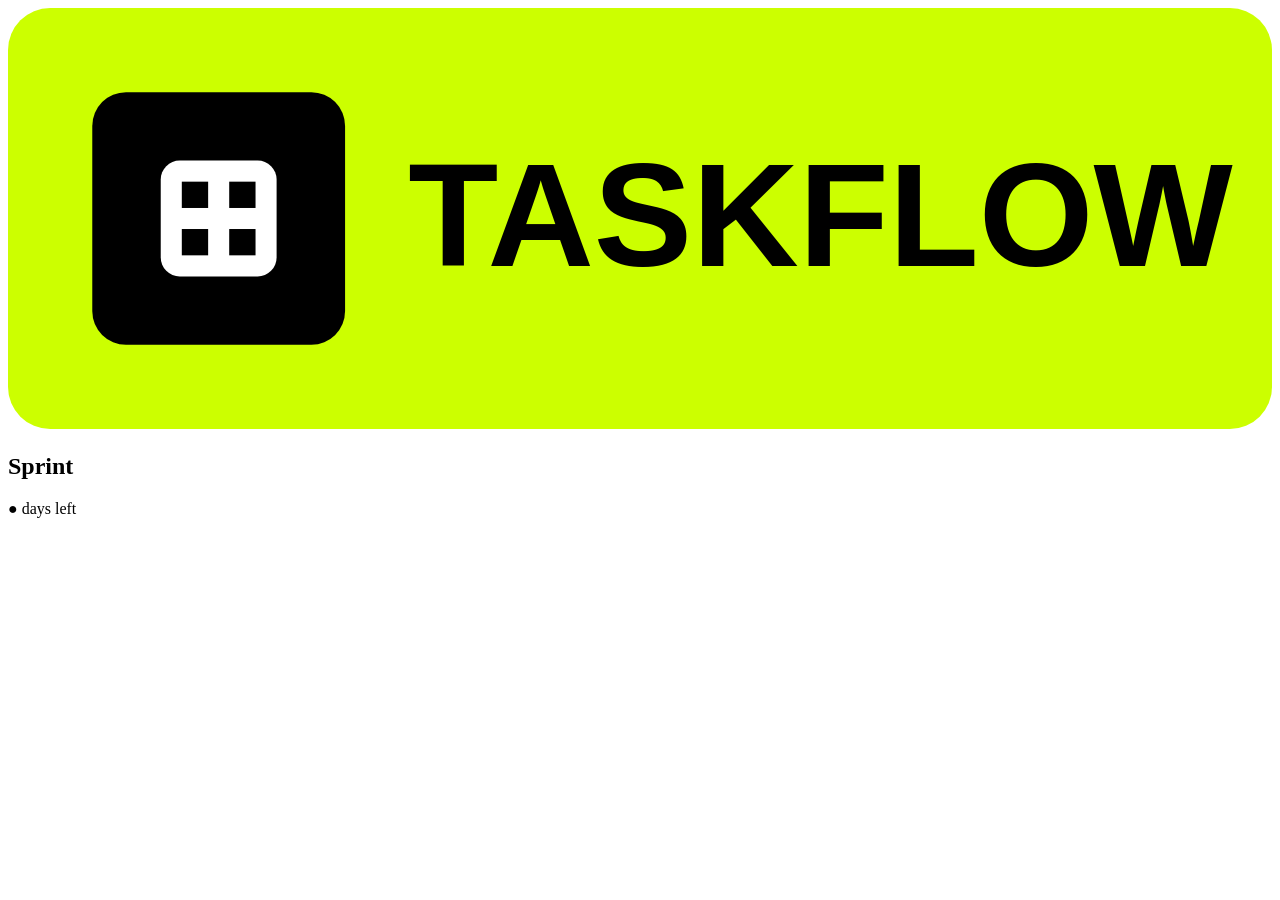
==== index.html @ 9f3beba4 "Setup: Estrutura inicial do projeto TaskFlow" ====
<!doctype html>
<html lang="pt-br">
  <head>
    <meta charset="UTF-8" />
    <meta name="viewport" content="width=device-width, initial-scale=1.0" />

    <title>TaskFlow | Dashboard</title>
    <link rel="preconnect" href="https://fonts.googleapis.com" />
    <link rel="preconnect" href="https://fonts.gstatic.com" crossorigin />
    <link
      href="https://fonts.googleapis.com/css2?family=Inter:wght@400;500;600;700&display=swap"
      rel="stylesheet"
    />

    <link rel="stylesheet" href="css/main.css" />
  </head>
  <body>
    <div class="app-container">
      <aside class="sidebar">
        <div class="logo">
          <img src="assets/taskflow_vector.svg" alt="Logo TaskFlow" />
        </div>
        <nav></nav>
      </aside>
      <main class="board-view">
        <header class="top-bar">
          <div class="sprint-info">
            <h2>Sprint</h2>
            <span class="badge warning">● days left</span>
          </div>
        </header>
        <div class="kanban-board" id="board"></div>
      </main>
    </div>
    <script type="module" src="js/app.js"></script>
  </body>
</html>
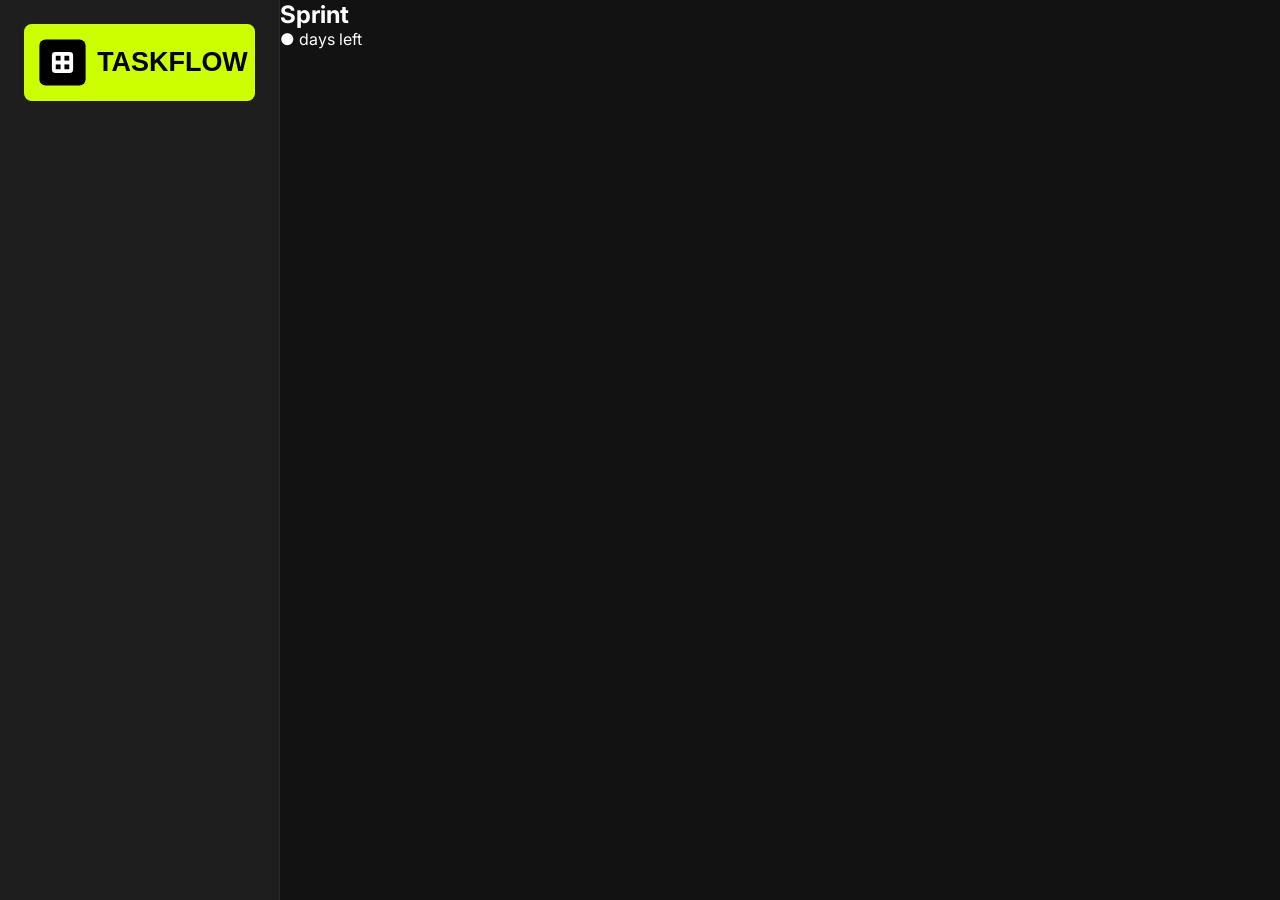
==== commit 6b639c8d: "UI: Implementa estrutura base do layout e estilos da Sidebar" ====
--- a/index.html
+++ b/index.html
@@ -12,7 +12,7 @@
       rel="stylesheet"
     />
 
-    <link rel="stylesheet" href="css/main.css" />
+    <link rel="stylesheet" href="scss/main.css" />
   </head>
   <body>
     <div class="app-container">
--- a/scss/main.css
+++ b/scss/main.css
@@ -0,0 +1,77 @@
+* {
+  margin: 0;
+  padding: 0;
+  box-sizing: border-box;
+}
+
+ul {
+  list-style: none;
+}
+
+a {
+  text-decoration: none;
+  color: inherit;
+}
+
+button, input {
+  border: none;
+  outline: none;
+  font-family: inherit;
+}
+
+.app-container {
+  display: flex;
+  height: 100vh;
+  width: 100vh;
+  background-color: #121212;
+}
+
+.board-view {
+  flex: 1;
+  display: flex;
+  flex-direction: column;
+  padding: 0;
+  overflow: hidden;
+}
+
+.sidebar {
+  width: 280px;
+  height: 100%;
+  background-color: #1e1e1e;
+  border-right: 1px solid rgba(255, 255, 255, 0.05);
+  display: flex;
+  flex-direction: column;
+  padding: 24px;
+}
+.sidebar .logo {
+  display: flex;
+  align-items: center;
+  gap: 12px;
+  margin-bottom: 40px;
+}
+.sidebar .logo .logo-icon {
+  width: 40px;
+  height: 40px;
+  background-color: #ccff00;
+  color: #000;
+  font-weight: 800;
+  font-size: 20px;
+  display: flex;
+  align-items: center;
+  justify-content: center;
+  border-radius: 8px;
+}
+.sidebar .logo h1 {
+  color: #fff;
+  font-size: 20px;
+  font-weight: 700;
+  letter-spacing: -0.5px;
+}
+
+body {
+  background-color: #121212;
+  color: #fff;
+  font-family: "Inter", sans-serif;
+  height: 100vh;
+  overflow: hidden;
+}/*# sourceMappingURL=main.css.map */
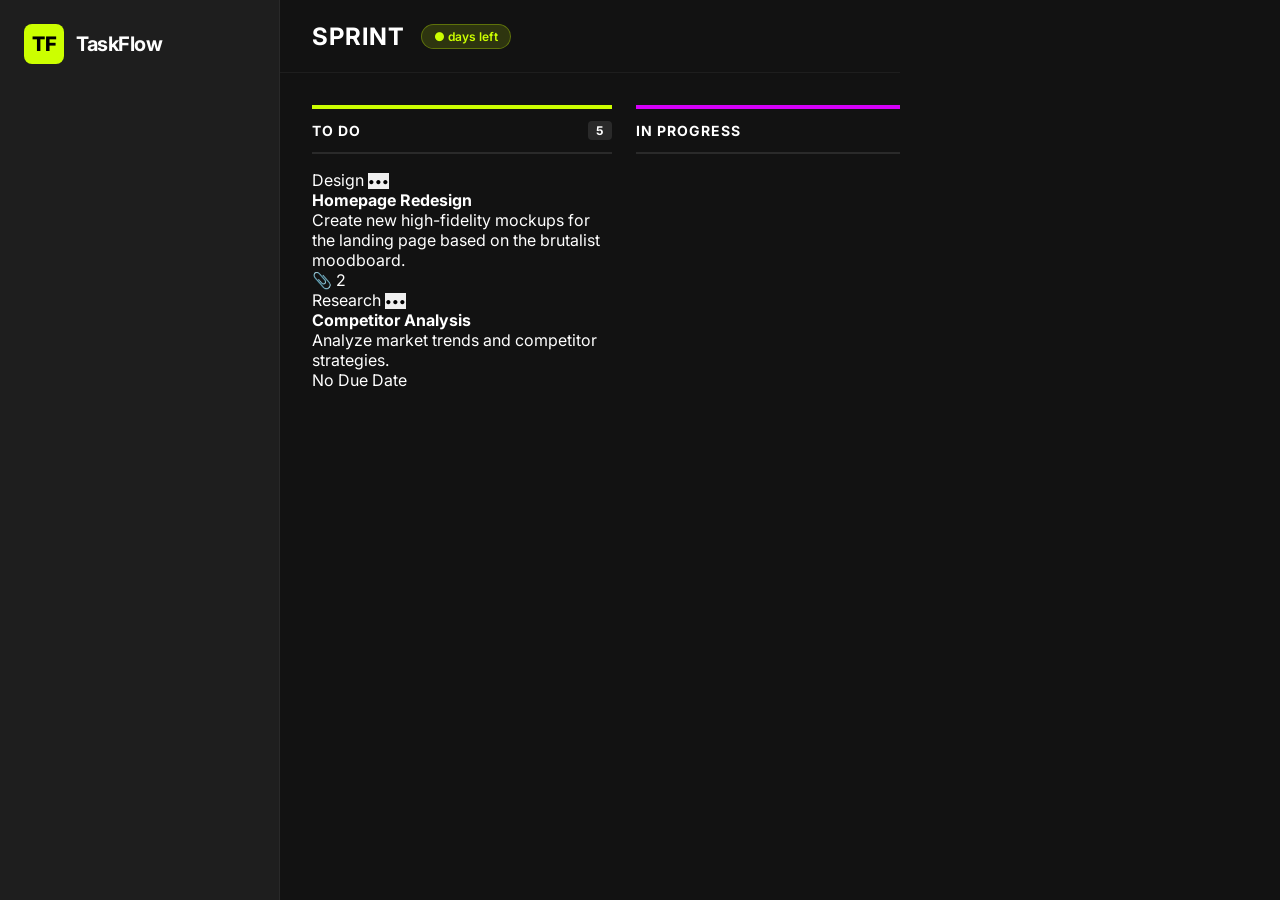
==== commit c7b9aab5: "UI: Estilização do grid, cards." ====
--- a/index.html
+++ b/index.html
@@ -18,7 +18,8 @@
     <div class="app-container">
       <aside class="sidebar">
         <div class="logo">
-          <img src="assets/taskflow_vector.svg" alt="Logo TaskFlow" />
+          <div class="logo-icon">TF</div>
+          <h1>TaskFlow</h1>
         </div>
         <nav></nav>
       </aside>
@@ -29,7 +30,71 @@
             <span class="badge warning">● days left</span>
           </div>
         </header>
-        <div class="kanban-board" id="board"></div>
+        <div class="kanban-board" id="board">
+          <div class="column">
+            <div class="column-header border-yellow">
+              <span>TO DO</span>
+              <span class="count">5</span>
+            </div>
+            <div class="task-list" id="todo-list">
+              <article class="task-card bg-yellow">
+                <div class="card-header">
+                  <span class="tag">Design</span>
+                  <button class="btn-more">•••</button>
+                </div>
+
+                <div class="card-body">
+                  <h4>Homepage Redesign</h4>
+                  <p>
+                    Create new high-fidelity mockups for the landing page based
+                    on the brutalist moodboard.
+                  </p>
+                </div>
+
+                <div class="card-footer">
+                  <div class="avatar" style="background-color: #ff99cc"></div>
+
+                  <div class="meta-info">
+                    <span>📎 2</span>
+                  </div>
+                </div>
+              </article>
+
+              <article class="task-card">
+                <div class="card-header">
+                  <span class="tag">Research</span>
+                  <button class="btn-more">•••</button>
+                </div>
+
+                <div class="card-body">
+                  <h4>Competitor Analysis</h4>
+                  <p>Analyze market trends and competitor strategies.</p>
+                </div>
+
+                <div class="card-footer">
+                  <div class="avatar" style="background-color: #99ccff"></div>
+                  <div class="meta-info">
+                    <span>No Due Date</span>
+                  </div>
+                </div>
+              </article>
+            </div>
+          </div>
+          <div class="column">
+            <div class="column-header border-pink">
+              <span>IN PROGRESS</span>
+              <span class="count">3</span>
+            </div>
+            <div class="task-list" id="inprogress-list"></div>
+          </div>
+          <div class="column">
+            <div class="column-header border-blue">
+              <span>DONE</span>
+              <span class="count">0</span>
+            </div>
+            <div class="task-list" id="done-list"></div>
+          </div>
+        </div>
       </main>
     </div>
     <script type="module" src="js/app.js"></script>
--- a/scss/main.css
+++ b/scss/main.css
@@ -34,6 +34,83 @@
   overflow: hidden;
 }
 
+.kanban-board {
+  display: flex;
+  gap: 24px;
+  padding: 32px;
+  height: 100%;
+  overflow-x: auto;
+}
+.kanban-board .column {
+  flex: 1;
+  min-width: 300px;
+  display: flex;
+  flex-direction: column;
+  gap: 16px;
+}
+.kanban-board .column .column-header {
+  padding: 12px 0;
+  display: flex;
+  justify-content: space-between;
+  align-items: center;
+  border-bottom: 2px solid rgba(255, 255, 255, 0.1);
+  font-weight: 700;
+  font-size: 14px;
+  letter-spacing: 1px;
+}
+.kanban-board .column .column-header.border-yellow {
+  border-top: 4px solid #ccff00;
+}
+.kanban-board .column .column-header.border-pink {
+  border-top: 4px solid #d500f9;
+}
+.kanban-board .column .column-header.border-blue {
+  border-top: 4px solid #007aff;
+}
+.kanban-board .column .column-header .count {
+  background-color: rgba(255, 255, 255, 0.1);
+  padding: 2px 8px;
+  border-radius: 4px;
+  font-size: 12px;
+}
+
+.top-bar {
+  height: 80px;
+  display: flex;
+  justify-content: space-between;
+  align-items: center;
+  padding: 0 32px;
+  border-bottom: 1px solid rgba(255, 255, 255, 0.05);
+}
+.top-bar .sprint-info {
+  display: flex;
+  align-items: center;
+  gap: 16px;
+}
+.top-bar .sprint-info h2 {
+  font-size: 24px;
+  font-weight: 700;
+  text-transform: uppercase;
+  letter-spacing: 1px;
+  color: #fff;
+}
+.top-bar .sprint-info .badge {
+  font-size: 12px;
+  padding: 4px 12px;
+  border-radius: 20px;
+  font-weight: 600;
+}
+.top-bar .sprint-info .badge.warning {
+  background-color: rgba(204, 255, 0, 0.15);
+  color: #ccff00;
+  border: 1px solid rgba(204, 255, 0, 0.3);
+}
+.top-bar .actions {
+  display: flex;
+  align-items: center;
+  gap: 16px;
+}
+
 .sidebar {
   width: 280px;
   height: 100%;
@@ -68,6 +145,50 @@
   letter-spacing: -0.5px;
 }
 
+button {
+  cursor: pointer;
+  transition: all 0.2s ease;
+  font-weight: 600;
+}
+button:active {
+  transform: scale(0.98);
+}
+
+.btn-primary {
+  background-color: #007aff;
+  color: white;
+  padding: 10px 20px;
+  border-radius: 8px;
+  font-size: 14px;
+  display: flex;
+  align-items: center;
+  gap: 8px;
+}
+.btn-primary:hover {
+  filter: brightness(1.1);
+  box-shadow: 0 4px 12px rgba(0, 122, 255, 0.3);
+}
+
+.search-input {
+  background-color: #2C2C2E;
+  color: #fff;
+  padding: 10px 16px;
+  border-radius: 8px;
+  border: 1px solid transparent;
+  width: 250px;
+  font-size: 14px;
+}
+.search-input::-moz-placeholder {
+  color: #a0a0a0;
+}
+.search-input::placeholder {
+  color: #a0a0a0;
+}
+.search-input:focus {
+  border-color: #007aff;
+  background-color: rgb(56.4666666667, 56.4666666667, 59.0333333333);
+}
+
 body {
   background-color: #121212;
   color: #fff;
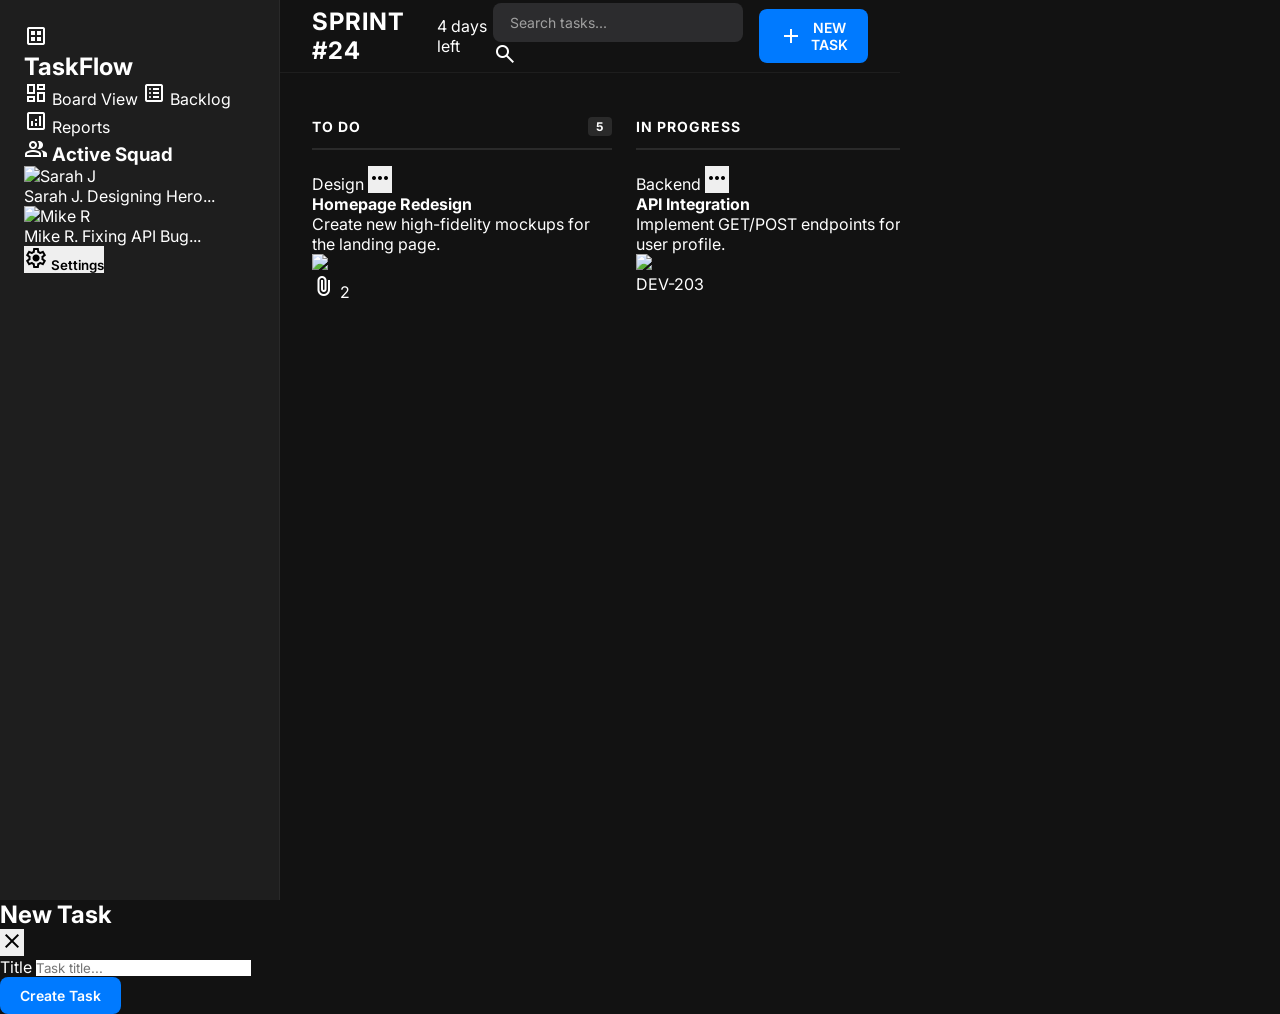
==== commit 30c4c5c0: "Recurso: implementar estrutura e estilos de barra lateral neo-brutalistas" ====
--- a/index.html
+++ b/index.html
@@ -1,102 +1,236 @@
 <!doctype html>
-<html lang="pt-br">
+<html lang="en">
   <head>
     <meta charset="UTF-8" />
     <meta name="viewport" content="width=device-width, initial-scale=1.0" />
-
     <title>TaskFlow | Dashboard</title>
+
     <link rel="preconnect" href="https://fonts.googleapis.com" />
     <link rel="preconnect" href="https://fonts.gstatic.com" crossorigin />
     <link
       href="https://fonts.googleapis.com/css2?family=Inter:wght@400;500;600;700&display=swap"
       rel="stylesheet"
     />
+    <link
+      href="https://fonts.googleapis.com/css2?family=Space+Grotesk:wght@300;400;500;600;700&display=swap"
+      rel="stylesheet"
+    />
+    <link
+      href="https://fonts.googleapis.com/css2?family=Material+Symbols+Outlined:wght,FILL@100..700,0..1&display=swap"
+      rel="stylesheet"
+    />
 
     <link rel="stylesheet" href="scss/main.css" />
   </head>
   <body>
     <div class="app-container">
       <aside class="sidebar">
-        <div class="logo">
-          <div class="logo-icon">TF</div>
+        <div class="logo-area">
+          <div class="logo-icon">
+            <span class="material-symbols-outlined">dataset</span>
+          </div>
           <h1>TaskFlow</h1>
         </div>
-        <nav></nav>
+
+        <nav class="main-nav">
+          <a href="#" class="nav-item active">
+            <span class="material-symbols-outlined">dashboard</span>
+            <span>Board View</span>
+          </a>
+          <a href="#" class="nav-item">
+            <span class="material-symbols-outlined">list_alt</span>
+            <span>Backlog</span>
+          </a>
+          <a href="#" class="nav-item">
+            <span class="material-symbols-outlined">analytics</span>
+            <span>Reports</span>
+          </a>
+        </nav>
+
+        <div class="active-squad">
+          <h3>
+            <span class="material-symbols-outlined">group</span>
+            Active Squad
+          </h3>
+
+          <div class="squad-list">
+            <div class="squad-member">
+              <div class="avatar-wrapper neon-green">
+                <img
+                  src="https://ui-avatars.com/api/?name=Sarah+J&background=random"
+                  alt="Sarah J"
+                />
+              </div>
+              <div class="member-info">
+                <span class="name">Sarah J.</span>
+                <span class="status">Designing Hero...</span>
+              </div>
+            </div>
+
+            <div class="squad-member">
+              <div class="avatar-wrapper neon-pink">
+                <img
+                  src="https://ui-avatars.com/api/?name=Mike+R&background=random"
+                  alt="Mike R"
+                />
+              </div>
+              <div class="member-info">
+                <span class="name">Mike R.</span>
+                <span class="status">Fixing API Bug...</span>
+              </div>
+            </div>
+          </div>
+        </div>
+
+        <div class="sidebar-footer">
+          <button class="btn-settings">
+            <span class="material-symbols-outlined">settings</span>
+            Settings
+          </button>
+        </div>
       </aside>
+
       <main class="board-view">
         <header class="top-bar">
           <div class="sprint-info">
-            <h2>Sprint</h2>
-            <span class="badge warning">● days left</span>
+            <h2>Sprint <span class="highlight-blue">#24</span></h2>
+            <div class="badge-wrapper">
+              <span class="dot"></span>
+              <span class="text">4 days left</span>
+            </div>
+          </div>
+
+          <div class="actions">
+            <div class="search-wrapper">
+              <input
+                type="text"
+                class="search-input"
+                id="search-input"
+                placeholder="Search tasks..."
+              />
+              <span class="material-symbols-outlined search-icon">search</span>
+            </div>
+            <button class="btn-primary" id="btn-add-task">
+              <span class="material-symbols-outlined">add</span>
+              NEW TASK
+            </button>
           </div>
         </header>
-        <div class="kanban-board" id="board">
-          <div class="column">
-            <div class="column-header border-yellow">
-              <span>TO DO</span>
-              <span class="count">5</span>
-            </div>
+
+        <section class="kanban-board" id="board">
+          <div class="column" id="col-todo">
+            <header class="column-header border-neon-green">
+              <div class="header-title">
+                <span class="status-dot green"></span>
+                <span>TO DO</span>
+              </div>
+              <span class="count" id="count-todo">5</span>
+            </header>
+
             <div class="task-list" id="todo-list">
-              <article class="task-card bg-yellow">
+              <article class="task-card" draggable="true" id="task-1">
                 <div class="card-header">
-                  <span class="tag">Design</span>
-                  <button class="btn-more">•••</button>
-                </div>
-
+                  <span class="tag tag-design">Design</span>
+                  <button class="btn-more">
+                    <span class="material-symbols-outlined">more_horiz</span>
+                  </button>
+                </div>
                 <div class="card-body">
                   <h4>Homepage Redesign</h4>
-                  <p>
-                    Create new high-fidelity mockups for the landing page based
-                    on the brutalist moodboard.
-                  </p>
-                </div>
-
-                <div class="card-footer">
-                  <div class="avatar" style="background-color: #ff99cc"></div>
-
+                  <p>Create new high-fidelity mockups for the landing page.</p>
+                </div>
+                <footer class="card-footer">
+                  <div class="avatars">
+                    <img
+                      src="https://ui-avatars.com/api/?name=Sarah+J"
+                      class="avatar-sm"
+                    />
+                  </div>
                   <div class="meta-info">
-                    <span>📎 2</span>
-                  </div>
-                </div>
+                    <span class="material-symbols-outlined icon-sm"
+                      >attach_file</span
+                    >
+                    <span>2</span>
+                  </div>
+                </footer>
               </article>
-
-              <article class="task-card">
+            </div>
+          </div>
+
+          <div class="column" id="col-progress">
+            <header class="column-header border-neon-pink">
+              <div class="header-title">
+                <span class="status-dot pink"></span>
+                <span>IN PROGRESS</span>
+              </div>
+              <span class="count" id="count-progress">3</span>
+            </header>
+
+            <div class="task-list" id="inprogress-list">
+              <article class="task-card" draggable="true" id="task-2">
                 <div class="card-header">
-                  <span class="tag">Research</span>
-                  <button class="btn-more">•••</button>
-                </div>
-
+                  <span class="tag tag-backend">Backend</span>
+                  <button class="btn-more">
+                    <span class="material-symbols-outlined">more_horiz</span>
+                  </button>
+                </div>
                 <div class="card-body">
-                  <h4>Competitor Analysis</h4>
-                  <p>Analyze market trends and competitor strategies.</p>
-                </div>
-
-                <div class="card-footer">
-                  <div class="avatar" style="background-color: #99ccff"></div>
-                  <div class="meta-info">
-                    <span>No Due Date</span>
-                  </div>
-                </div>
+                  <h4>API Integration</h4>
+                  <p>Implement GET/POST endpoints for user profile.</p>
+                  <div class="progress-bar">
+                    <div class="fill" style="width: 60%"></div>
+                  </div>
+                </div>
+                <footer class="card-footer">
+                  <div class="avatars">
+                    <img
+                      src="https://ui-avatars.com/api/?name=Mike+R"
+                      class="avatar-sm"
+                    />
+                  </div>
+                  <div class="meta-info badge-ticket">
+                    <span>DEV-203</span>
+                  </div>
+                </footer>
               </article>
             </div>
           </div>
-          <div class="column">
-            <div class="column-header border-pink">
-              <span>IN PROGRESS</span>
-              <span class="count">3</span>
-            </div>
-            <div class="task-list" id="inprogress-list"></div>
-          </div>
-          <div class="column">
-            <div class="column-header border-blue">
-              <span>DONE</span>
-              <span class="count">0</span>
-            </div>
+
+          <div class="column" id="col-done">
+            <header class="column-header border-neon-blue">
+              <div class="header-title">
+                <span class="status-dot blue"></span>
+                <span>DONE</span>
+              </div>
+              <span class="count" id="count-done">0</span>
+            </header>
+
             <div class="task-list" id="done-list"></div>
           </div>
-        </div>
+        </section>
       </main>
     </div>
+
+    <div class="modal-overlay hidden" id="task-modal">
+      <div class="modal-content">
+        <header class="modal-header">
+          <h2>New Task</h2>
+          <button class="btn-close" id="btn-close-modal">
+            <span class="material-symbols-outlined">close</span>
+          </button>
+        </header>
+        <form id="task-form">
+          <div class="form-group">
+            <label>Title</label>
+            <input type="text" class="neo-input" placeholder="Task title..." />
+          </div>
+          <div class="modal-footer">
+            <button type="submit" class="btn-primary">Create Task</button>
+          </div>
+        </form>
+      </div>
+    </div>
+
     <script type="module" src="js/app.js"></script>
   </body>
 </html>
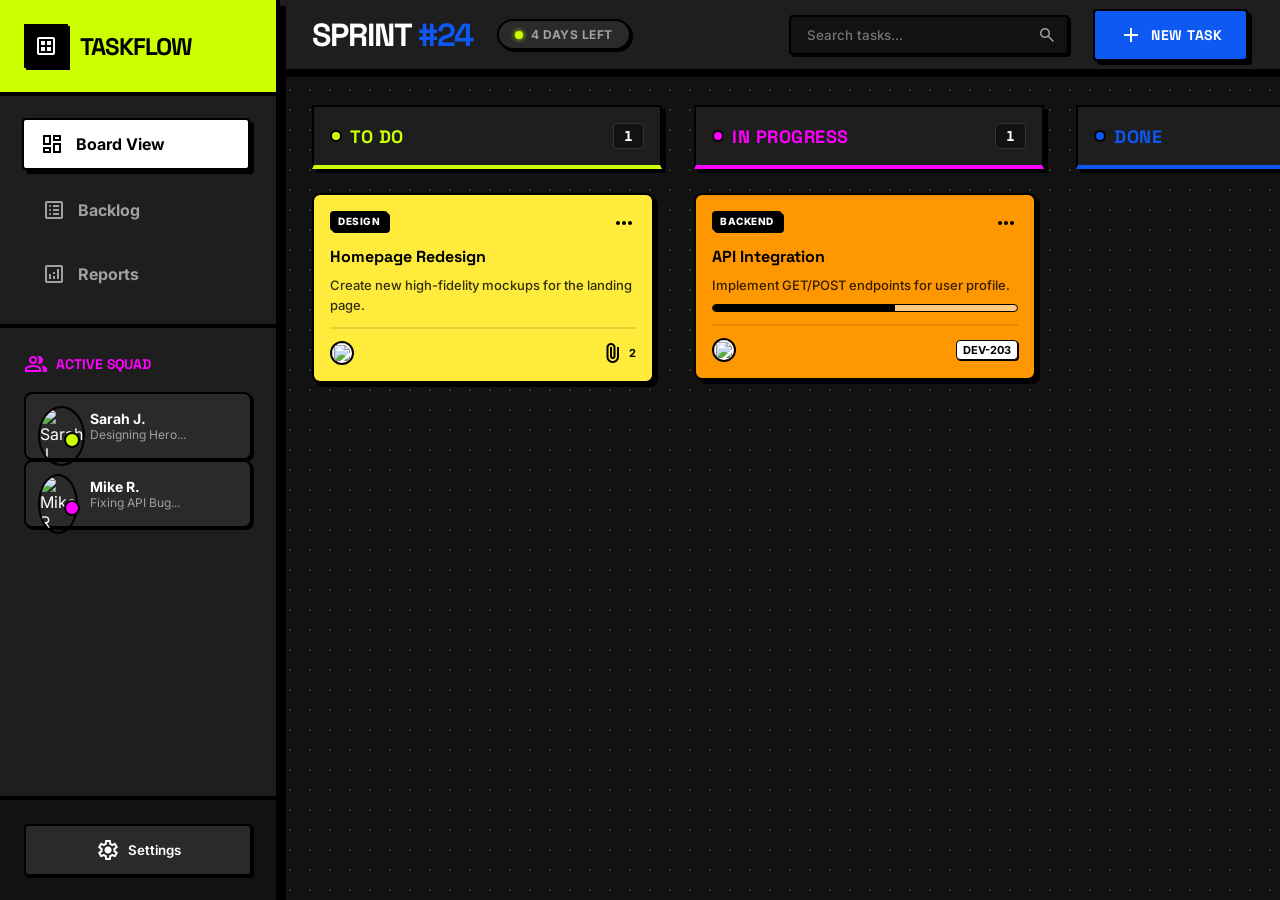
==== commit bdebf010: "fix: mobile menu closing logic and add close button" ====
--- a/index.html
+++ b/index.html
@@ -26,10 +26,16 @@
     <div class="app-container">
       <aside class="sidebar">
         <div class="logo-area">
-          <div class="logo-icon">
-            <span class="material-symbols-outlined">dataset</span>
-          </div>
-          <h1>TaskFlow</h1>
+          <div style="display: flex; align-items: center; gap: 12px">
+            <div class="logo-icon">
+              <span class="material-symbols-outlined">dataset</span>
+            </div>
+            <h1>TaskFlow</h1>
+          </div>
+
+          <button class="btn-close-sidebar">
+            <span class="material-symbols-outlined">close</span>
+          </button>
         </div>
 
         <nav class="main-nav">
@@ -92,6 +98,10 @@
 
       <main class="board-view">
         <header class="top-bar">
+          <button class="btn-menu-mobile" id="btn-menu-mobile">
+            <span class="material-symbols-outlined">menu</span>
+          </button>
+
           <div class="sprint-info">
             <h2>Sprint <span class="highlight-blue">#24</span></h2>
             <div class="badge-wrapper">
@@ -112,7 +122,7 @@
             </div>
             <button class="btn-primary" id="btn-add-task">
               <span class="material-symbols-outlined">add</span>
-              NEW TASK
+              <span class="btn-text">NEW TASK</span>
             </button>
           </div>
         </header>
@@ -128,7 +138,7 @@
             </header>
 
             <div class="task-list" id="todo-list">
-              <article class="task-card" draggable="true" id="task-1">
+              <article class="task-card bg-yellow" draggable="true" id="task-1">
                 <div class="card-header">
                   <span class="tag tag-design">Design</span>
                   <button class="btn-more">
@@ -167,7 +177,7 @@
             </header>
 
             <div class="task-list" id="inprogress-list">
-              <article class="task-card" draggable="true" id="task-2">
+              <article class="task-card bg-orange" draggable="true" id="task-2">
                 <div class="card-header">
                   <span class="tag tag-backend">Backend</span>
                   <button class="btn-more">
--- a/scss/main.css
+++ b/scss/main.css
@@ -1,3 +1,4 @@
+/* RESET */
 * {
   margin: 0;
   padding: 0;
@@ -13,186 +14,931 @@
   color: inherit;
 }
 
-button, input {
+button,
+input {
   border: none;
   outline: none;
   font-family: inherit;
 }
 
+/* GLOBAL */
+body {
+  background-color: #121212;
+  color: #FFFFFF;
+  font-family: 'Inter', sans-serif;
+  height: 100vh;
+  overflow: hidden;
+  -webkit-font-smoothing: antialiased;
+}
+
+/* LAYOUT: GRID & APP CONTAINER */
 .app-container {
   display: flex;
   height: 100vh;
-  width: 100vh;
+  width: 100vw;
   background-color: #121212;
+  overflow: hidden;
 }
 
 .board-view {
   flex: 1;
   display: flex;
   flex-direction: column;
-  padding: 0;
-  overflow: hidden;
-}
-
-.kanban-board {
-  display: flex;
-  gap: 24px;
-  padding: 32px;
+  min-width: 0;
   height: 100%;
-  overflow-x: auto;
-}
-.kanban-board .column {
-  flex: 1;
-  min-width: 300px;
-  display: flex;
-  flex-direction: column;
-  gap: 16px;
-}
-.kanban-board .column .column-header {
-  padding: 12px 0;
-  display: flex;
-  justify-content: space-between;
-  align-items: center;
-  border-bottom: 2px solid rgba(255, 255, 255, 0.1);
-  font-weight: 700;
-  font-size: 14px;
-  letter-spacing: 1px;
-}
-.kanban-board .column .column-header.border-yellow {
-  border-top: 4px solid #ccff00;
-}
-.kanban-board .column .column-header.border-pink {
-  border-top: 4px solid #d500f9;
-}
-.kanban-board .column .column-header.border-blue {
-  border-top: 4px solid #007aff;
-}
-.kanban-board .column .column-header .count {
-  background-color: rgba(255, 255, 255, 0.1);
-  padding: 2px 8px;
-  border-radius: 4px;
-  font-size: 12px;
-}
-
-.top-bar {
-  height: 80px;
-  display: flex;
-  justify-content: space-between;
-  align-items: center;
-  padding: 0 32px;
-  border-bottom: 1px solid rgba(255, 255, 255, 0.05);
-}
-.top-bar .sprint-info {
-  display: flex;
-  align-items: center;
-  gap: 16px;
-}
-.top-bar .sprint-info h2 {
-  font-size: 24px;
-  font-weight: 700;
-  text-transform: uppercase;
-  letter-spacing: 1px;
-  color: #fff;
-}
-.top-bar .sprint-info .badge {
-  font-size: 12px;
-  padding: 4px 12px;
-  border-radius: 20px;
-  font-weight: 600;
-}
-.top-bar .sprint-info .badge.warning {
-  background-color: rgba(204, 255, 0, 0.15);
-  color: #ccff00;
-  border: 1px solid rgba(204, 255, 0, 0.3);
-}
-.top-bar .actions {
-  display: flex;
-  align-items: center;
-  gap: 16px;
-}
-
+  position: relative;
+  background-image: radial-gradient(#333 1px, transparent 1px);
+  background-size: 20px 20px;
+}
+
+/* COMPONENT: SIDEBAR (RESPONSIVO) */
 .sidebar {
   width: 280px;
   height: 100%;
-  background-color: #1e1e1e;
-  border-right: 1px solid rgba(255, 255, 255, 0.05);
+  background-color: #1E1E1E;
+  border-right: 4px solid #000000;
   display: flex;
   flex-direction: column;
+  box-shadow: 6px 6px 0px 0px #000000;
+  z-index: 100;
+  transition: transform 0.3s cubic-bezier(0.4, 0, 0.2, 1);
+}
+
+/* Regra Mobile para Sidebar */
+@media (max-width: 1024px) {
+  .sidebar {
+    position: fixed;
+    top: 0;
+    left: 0;
+    height: 100vh;
+    transform: translateX(-100%);
+    /* Esconde por padrão */
+    border-right: 4px solid #000;
+  }
+
+  /* Classe que o JS adiciona para abrir */
+  .sidebar.active {
+    transform: translateX(0);
+    box-shadow: 0 0 0 100vw rgba(0, 0, 0, 0.7);
+  }
+}
+
+.sidebar .logo-area {
+  background-color: #ccff00;
   padding: 24px;
-}
-.sidebar .logo {
+  border-bottom: 4px solid #000000;
   display: flex;
   align-items: center;
   gap: 12px;
-  margin-bottom: 40px;
-}
-.sidebar .logo .logo-icon {
+  color: #000;
+}
+
+.sidebar .logo-area .logo-icon {
+  background-color: #000;
+  color: #fff;
+  padding: 8px;
+  border: 2px solid #000;
+  box-shadow: 2px 2px 0px 0px #000000;
+  display: flex;
+  align-items: center;
+  justify-content: center;
+}
+
+.sidebar .logo-area h1 {
+  font-family: 'Space Grotesk', sans-serif;
+  font-weight: 900;
+  text-transform: uppercase;
+  font-size: 24px;
+  letter-spacing: -1px;
+}
+
+.sidebar .main-nav {
+  padding: 24px;
+  display: flex;
+  flex-direction: column;
+  gap: 12px;
+  border-bottom: 4px solid #000000;
+}
+
+.sidebar .main-nav .nav-item {
+  display: flex;
+  align-items: center;
+  gap: 12px;
+  padding: 12px 16px;
+  border-radius: 4px;
+  font-weight: 700;
+  transition: all 0.2s ease;
+  border: 2px solid transparent;
+  color: #A0A0A0;
+}
+
+.sidebar .main-nav .nav-item:hover {
+  background-color: #2A2A2A;
+  color: #FFFFFF;
+}
+
+.sidebar .main-nav .nav-item.active {
+  background-color: #FFFFFF;
+  color: #000;
+  border: 2px solid #000000;
+  box-shadow: 4px 4px 0px 0px #000000;
+  transform: translate(-2px, -2px);
+}
+
+.sidebar .active-squad {
+  flex: 1;
+  padding: 24px;
+  overflow-y: auto;
+}
+
+.sidebar .active-squad h3 {
+  color: #ff00ff;
+  font-family: 'Space Grotesk', sans-serif;
+  font-weight: 800;
+  text-transform: uppercase;
+  font-size: 14px;
+  margin-bottom: 16px;
+  display: flex;
+  align-items: center;
+  gap: 8px;
+}
+
+.sidebar .active-squad .squad-member {
+  background-color: #2A2A2A;
+  padding: 12px;
+  border: 2px solid #000000;
+  border-radius: 8px;
+  box-shadow: 2px 2px 0px 0px #000000;
+  display: flex;
+  align-items: center;
+  gap: 12px;
+  cursor: pointer;
+  transition: all 0.2s;
+}
+
+.sidebar .active-squad .squad-member:hover {
+  border-color: #00ffff;
+}
+
+.sidebar .active-squad .squad-member .avatar-wrapper {
+  position: relative;
   width: 40px;
   height: 40px;
+}
+
+.sidebar .active-squad .squad-member .avatar-wrapper img {
+  width: 100%;
+  height: 100%;
+  border-radius: 50%;
+  border: 2px solid #000;
+}
+
+.sidebar .active-squad .squad-member .avatar-wrapper::after {
+  content: '';
+  position: absolute;
+  bottom: -2px;
+  right: -2px;
+  width: 12px;
+  height: 12px;
+  border-radius: 50%;
+  border: 2px solid #000;
+}
+
+.sidebar .active-squad .squad-member .avatar-wrapper.neon-green::after {
   background-color: #ccff00;
-  color: #000;
-  font-weight: 800;
+}
+
+.sidebar .active-squad .squad-member .avatar-wrapper.neon-pink::after {
+  background-color: #ff00ff;
+}
+
+.sidebar .active-squad .squad-member .avatar-wrapper.neon-blue::after {
+  background-color: #00ffff;
+}
+
+.sidebar .active-squad .squad-member .member-info {
+  display: flex;
+  flex-direction: column;
+}
+
+.sidebar .active-squad .squad-member .member-info .name {
+  font-weight: 700;
+  color: #FFFFFF;
+  font-size: 14px;
+}
+
+.sidebar .active-squad .squad-member .member-info .status {
+  font-size: 12px;
+  color: #A0A0A0;
+}
+
+.sidebar .sidebar-footer {
+  padding: 24px;
+  background-color: #121212;
+  border-top: 4px solid #000000;
+}
+
+.sidebar .sidebar-footer .btn-settings {
+  width: 100%;
+  background-color: #2A2A2A;
+  color: #FFFFFF;
+  padding: 12px;
+  border: 2px solid #000000;
+  border-radius: 4px;
+  box-shadow: 2px 2px 0px 0px #000000;
+  display: flex;
+  align-items: center;
+  justify-content: center;
+  gap: 8px;
+}
+
+.sidebar .sidebar-footer .btn-settings:hover {
+  background-color: #373737;
+  transform: translate(-2px, -2px);
+  box-shadow: 4px 4px 0px 0px #000000;
+}
+
+/* LAYOUT: HEADER (RESPONSIVO) */
+.top-bar {
+  height: 80px;
+  background-color: #1E1E1E;
+  border-bottom: 4px solid #000000;
+  display: flex;
+  justify-content: space-between;
+  align-items: center;
+  padding: 0 32px;
+  box-shadow: 4px 4px 0px 0px #000000;
+  z-index: 50;
+  position: relative;
+}
+
+@media (max-width: 768px) {
+  .top-bar {
+    padding: 0 16px;
+    gap: 12px;
+  }
+}
+
+/* BOTÃO MENU MOBILE */
+.btn-menu-mobile {
+  display: none;
+  /* Escondido no Desktop */
+  background: transparent;
+  color: #FFFFFF;
+  cursor: pointer;
+}
+
+@media (max-width: 1024px) {
+  .btn-menu-mobile {
+    display: flex;
+    align-items: center;
+    justify-content: center;
+  }
+
+  .btn-menu-mobile .material-symbols-outlined {
+    font-size: 32px;
+  }
+}
+
+.top-bar .sprint-info {
+  display: flex;
+  align-items: center;
+  gap: 24px;
+}
+
+.top-bar .sprint-info h2 {
+  font-family: 'Space Grotesk', sans-serif;
+  font-size: 32px;
+  font-weight: 900;
+  text-transform: uppercase;
+  letter-spacing: -1px;
+  color: #FFFFFF;
+  margin: 0;
+}
+
+@media (max-width: 768px) {
+  .top-bar .sprint-info h2 {
+    font-size: 20px;
+  }
+}
+
+.top-bar .sprint-info h2 .highlight-blue {
+  color: #0d59f2;
+}
+
+.top-bar .sprint-info .badge-wrapper {
+  display: flex;
+  align-items: center;
+  gap: 8px;
+  padding: 6px 16px;
+  background-color: #2A2A2A;
+  border: 2px solid #000000;
+  border-radius: 50px;
+  box-shadow: 2px 2px 0px 0px #000000;
+}
+
+@media (max-width: 600px) {
+  .top-bar .sprint-info .badge-wrapper {
+    padding: 6px;
+  }
+
+  .top-bar .sprint-info .badge-wrapper .text {
+    display: none;
+  }
+}
+
+.top-bar .sprint-info .badge-wrapper .dot {
+  width: 8px;
+  height: 8px;
+  background-color: #ccff00;
+  border-radius: 50%;
+  box-shadow: 0 0 5px #ccff00;
+}
+
+.top-bar .sprint-info .badge-wrapper .text {
+  font-size: 12px;
+  font-weight: 700;
+  color: #A0A0A0;
+  text-transform: uppercase;
+  letter-spacing: 0.5px;
+}
+
+.top-bar .actions {
+  display: flex;
+  align-items: center;
+  gap: 24px;
+}
+
+@media (max-width: 768px) {
+  .top-bar .actions {
+    gap: 12px;
+  }
+}
+
+/* COMPONENT: INPUTS */
+.search-wrapper {
+  position: relative;
+}
+
+@media (max-width: 768px) {
+  .search-wrapper {
+    display: none;
+  }
+}
+
+.search-input {
+  width: 280px;
+  padding: 10px 16px;
+  padding-right: 40px;
+  background-color: #121212;
+  border: 2px solid #000000;
+  border-radius: 4px;
+  color: #FFFFFF;
+  font-family: 'Inter', sans-serif;
+  font-weight: 500;
+  box-shadow: 2px 2px 0px 0px #000000;
+  transition: all 0.2s;
+}
+
+.search-input:focus {
+  border-color: #ff00ff;
+  box-shadow: 4px 4px 0px 0px #000000;
+  background-color: #181818;
+}
+
+.search-wrapper .search-icon {
+  position: absolute;
+  right: 12px;
+  top: 50%;
+  transform: translateY(-50%);
+  color: #A0A0A0;
+  pointer-events: none;
   font-size: 20px;
-  display: flex;
-  align-items: center;
-  justify-content: center;
-  border-radius: 8px;
-}
-.sidebar .logo h1 {
-  color: #fff;
-  font-size: 20px;
-  font-weight: 700;
-  letter-spacing: -0.5px;
-}
-
+}
+
+/* COMPONENT: BUTTONS */
 button {
   cursor: pointer;
   transition: all 0.2s ease;
   font-weight: 600;
 }
+
 button:active {
   transform: scale(0.98);
 }
 
 .btn-primary {
-  background-color: #007aff;
+  background-color: #0d59f2;
   color: white;
   padding: 10px 20px;
+  border-radius: 4px;
+  font-size: 14px;
+  display: flex;
+  align-items: center;
+  gap: 8px;
+}
+
+/* Header Specific Button */
+#btn-add-task {
+  background-color: #0d59f2;
+  color: #FFFFFF;
+  border: 2px solid #000000;
+  box-shadow: 4px 4px 0px 0px #000000;
+  border-radius: 4px;
+  font-family: 'Space Grotesk', sans-serif;
+  font-weight: 700;
+  font-size: 14px;
+  letter-spacing: 0.5px;
+  text-transform: uppercase;
+  padding: 12px 24px;
+}
+
+@media (max-width: 600px) {
+  #btn-add-task {
+    padding: 10px;
+  }
+
+  #btn-add-task .btn-text {
+    display: none;
+  }
+}
+
+#btn-add-task:hover {
+  transform: translate(-2px, -2px);
+  box-shadow: 6px 6px 0px 0px #000000;
+  background-color: #256af3;
+}
+
+#btn-add-task:active {
+  transform: translate(0, 0);
+  box-shadow: 2px 2px 0px 0px #000000;
+}
+
+/* LAYOUT: KANBAN BOARD */
+.kanban-board {
+  display: flex;
+  gap: 32px;
+  padding: 32px;
+  height: 100%;
+  overflow-x: auto;
+  overflow-y: hidden;
+  align-items: flex-start;
+}
+
+.kanban-board::-webkit-scrollbar {
+  height: 16px;
+}
+
+.kanban-board::-webkit-scrollbar-track {
+  background: #1E1E1E;
+  border-top: 2px solid #000000;
+}
+
+.kanban-board::-webkit-scrollbar-thumb {
+  background: #333;
+  border: 2px solid #000000;
+}
+
+.kanban-board::-webkit-scrollbar-thumb:hover {
+  background: #555;
+}
+
+.kanban-board .column {
+  flex: 0 0 350px;
+  max-width: 350px;
+  height: 100%;
+  display: flex;
+  flex-direction: column;
+}
+
+.kanban-board .column .column-header {
+  background-color: #1E1E1E;
+  padding: 16px;
+  margin-bottom: 24px;
+  display: flex;
+  justify-content: space-between;
+  align-items: center;
+  border: 2px solid #000000;
+  box-shadow: 4px 4px 0px 0px #000000;
+  font-family: 'Space Grotesk', sans-serif;
+  font-weight: 800;
+  font-size: 18px;
+  text-transform: uppercase;
+  letter-spacing: 0.5px;
+}
+
+.kanban-board .column .column-header.border-neon-green {
+  border-bottom: 4px solid #ccff00;
+  color: #ccff00;
+}
+
+.kanban-board .column .column-header.border-neon-green .status-dot {
+  background-color: #ccff00;
+}
+
+.kanban-board .column .column-header.border-neon-pink {
+  border-bottom: 4px solid #ff00ff;
+  color: #ff00ff;
+}
+
+.kanban-board .column .column-header.border-neon-pink .status-dot {
+  background-color: #ff00ff;
+}
+
+.kanban-board .column .column-header.border-neon-blue {
+  border-bottom: 4px solid #0d59f2;
+  color: #0d59f2;
+}
+
+.kanban-board .column .column-header.border-neon-blue .status-dot {
+  background-color: #0d59f2;
+}
+
+.kanban-board .column .column-header .header-title {
+  display: flex;
+  align-items: center;
+  gap: 8px;
+}
+
+.kanban-board .column .column-header .status-dot {
+  width: 12px;
+  height: 12px;
+  border: 2px solid #000;
+  border-radius: 50%;
+}
+
+.kanban-board .column .column-header .count {
+  background-color: #121212;
+  color: #FFFFFF;
+  padding: 4px 10px;
+  border-radius: 4px;
+  font-family: monospace;
+  font-size: 14px;
+  border: 1px solid #333;
+}
+
+.kanban-board .column .task-list {
+  flex: 1;
+  overflow-y: auto;
+  padding-right: 8px;
+  padding-bottom: 40px;
+  display: flex;
+  flex-direction: column;
+  gap: 16px;
+}
+
+.kanban-board .column .task-list::-webkit-scrollbar {
+  width: 8px;
+}
+
+.kanban-board .column .task-list::-webkit-scrollbar-track {
+  background: transparent;
+}
+
+.kanban-board .column .task-list::-webkit-scrollbar-thumb {
+  background: #444;
+  border-radius: 4px;
+}
+
+/* COMPONENT: CARDS */
+.task-card {
+  background-color: #ffffff;
+  border: 2px solid #000000;
   border-radius: 8px;
+  box-shadow: 4px 4px 0px 0px #000000;
+  padding: 16px;
+  margin-bottom: 16px;
+  cursor: grab;
+  transition: all 0.15s cubic-bezier(0.4, 0, 0.2, 1);
+  display: flex;
+  flex-direction: column;
+  gap: 12px;
+  position: relative;
+  color: #000;
+}
+
+/* Card Colors */
+.task-card.bg-yellow {
+  background-color: #ffeb3b;
+}
+
+.task-card.bg-orange {
+  background-color: #ff9800;
+}
+
+.task-card.bg-purple {
+  background-color: #d0bcff;
+}
+
+.task-card.bg-blue {
+  background-color: #90caf9;
+}
+
+.task-card.bg-pink {
+  background-color: #d0bcff;
+}
+
+.task-card:hover {
+  transform: translate(-2px, -2px);
+  box-shadow: 6px 6px 0px 0px #000000;
+  z-index: 10;
+  border-color: #000;
+}
+
+.task-card:active {
+  cursor: grabbing;
+  transform: translate(0, 0);
+  box-shadow: 2px 2px 0px 0px #000000;
+}
+
+.task-card.is-dragging {
+  opacity: 0.5;
+  border: 2px dashed #000;
+  background-color: #f0f0f0 !important;
+  box-shadow: none;
+}
+
+.task-card .card-header {
+  display: flex;
+  justify-content: space-between;
+  align-items: flex-start;
+}
+
+.task-card .card-header .tag {
+  font-size: 10px;
+  font-weight: 800;
+  text-transform: uppercase;
+  letter-spacing: 0.5px;
+  padding: 4px 8px;
+  border-radius: 4px;
+  border: 1px solid #000000;
+  background-color: #fff;
+  color: #000;
+  box-shadow: 2px 2px 0px 0px #000000;
+}
+
+.task-card .card-header .tag.tag-design {
+  background-color: #000;
+  color: #fff;
+  border: none;
+}
+
+.task-card .card-header .tag.tag-backend {
+  background-color: #000;
+  color: #fff;
+  border: none;
+}
+
+.task-card .card-header .tag.tag-research {
+  background-color: #000;
+  color: #fff;
+  border: none;
+}
+
+.task-card .card-header .btn-more {
+  width: 24px;
+  height: 24px;
+  border-radius: 4px;
+  background: transparent;
+  display: flex;
+  align-items: center;
+  justify-content: center;
+}
+
+.task-card .card-header .btn-more:hover {
+  background-color: rgba(0, 0, 0, 0.1);
+}
+
+.task-card .card-body h4 {
+  font-family: 'Space Grotesk', sans-serif;
+  font-size: 16px;
+  font-weight: 700;
+  margin-bottom: 8px;
+  line-height: 1.3;
+  color: #000;
+}
+
+.task-card .card-body p {
+  font-size: 13px;
+  font-weight: 500;
+  color: rgba(0, 0, 0, 0.8);
+  line-height: 1.5;
+  display: -webkit-box;
+  -webkit-line-clamp: 2;
+  -webkit-box-orient: vertical;
+  overflow: hidden;
+  text-overflow: ellipsis;
+}
+
+.task-card .card-body .progress-bar {
+  height: 8px;
+  width: 100%;
+  background-color: rgba(255, 255, 255, 0.5);
+  border: 1px solid #000;
+  border-radius: 4px;
+  margin-top: 8px;
+  overflow: hidden;
+}
+
+.task-card .card-body .progress-bar .fill {
+  height: 100%;
+  background-color: #000;
+}
+
+.task-card .card-footer {
+  display: flex;
+  justify-content: space-between;
+  align-items: center;
+  padding-top: 12px;
+  border-top: 2px solid rgba(0, 0, 0, 0.1);
+  margin-top: auto;
+}
+
+.task-card .card-footer .avatars {
+  display: flex;
+}
+
+.task-card .card-footer .avatars .avatar-sm {
+  width: 24px;
+  height: 24px;
+  border-radius: 50%;
+  border: 2px solid #000;
+  margin-left: -8px;
+  background-color: #fff;
+}
+
+.task-card .card-footer .avatars .avatar-sm:first-child {
+  margin-left: 0;
+}
+
+.task-card .card-footer .meta-info {
+  display: flex;
+  align-items: center;
+  gap: 4px;
+  font-size: 11px;
+  font-weight: 700;
+  color: #000;
+}
+
+.task-card .card-footer .meta-info.badge-ticket {
+  background-color: #fff;
+  border: 1px solid #000;
+  padding: 2px 6px;
+  border-radius: 4px;
+  box-shadow: 1px 1px 0 #000;
+}
+
+/* COMPONENT: MODAL */
+.hidden {
+  display: none !important;
+}
+
+.modal-overlay {
+  position: fixed;
+  top: 0;
+  left: 0;
+  width: 100%;
+  height: 100%;
+  background-color: rgba(0, 0, 0, 0.7);
+  backdrop-filter: blur(4px);
+  z-index: 9999;
+  display: flex;
+  align-items: center;
+  justify-content: center;
+  opacity: 0;
+  visibility: hidden;
+  transition: all 0.2s ease;
+}
+
+.modal-overlay.active {
+  opacity: 1;
+  visibility: visible;
+}
+
+.modal-overlay.active .modal-content {
+  transform: scale(1) translate(0, 0);
+}
+
+.modal-overlay .modal-content {
+  width: 100%;
+  max-width: 500px;
+  background-color: #1E1E1E;
+  border: 2px solid #000000;
+  box-shadow: 6px 6px 0px 0px #000000;
+  padding: 0;
+  position: relative;
+  transform: scale(0.95) translate(0, 10px);
+  transition: all 0.3s cubic-bezier(0.175, 0.885, 0.32, 1.275);
+}
+
+.modal-overlay .modal-content .modal-header {
+  background-color: #0d59f2;
+  padding: 16px 24px;
+  display: flex;
+  justify-content: space-between;
+  align-items: center;
+  border-bottom: 2px solid #000000;
+}
+
+.modal-overlay .modal-content .modal-header h2 {
+  font-family: 'Space Grotesk', sans-serif;
+  font-weight: 800;
+  text-transform: uppercase;
+  font-size: 20px;
+  color: #FFFFFF;
+  margin: 0;
+}
+
+.modal-overlay .modal-content .modal-header .btn-close {
+  background: transparent;
+  color: #FFFFFF;
+  width: 32px;
+  height: 32px;
+  display: flex;
+  align-items: center;
+  justify-content: center;
+  border-radius: 4px;
+}
+
+.modal-overlay .modal-content .modal-header .btn-close:hover {
+  background-color: rgba(0, 0, 0, 0.2);
+}
+
+.modal-overlay .modal-content form {
+  padding: 24px;
+}
+
+.modal-overlay .modal-content form .form-group {
+  margin-bottom: 20px;
+}
+
+.modal-overlay .modal-content form .modal-footer {
+  margin-top: 32px;
+  display: flex;
+  justify-content: flex-end;
+}
+
+.modal-overlay .modal-content form .modal-footer button {
+  width: 100%;
+  justify-content: center;
+  padding: 14px;
+  font-size: 16px;
+}
+
+/* Modal Inputs */
+.neo-input,
+.neo-textarea,
+.neo-select {
+  width: 100%;
+  background-color: #fff;
+  color: #000;
+  border: 2px solid #000000;
+  border-radius: 4px;
+  padding: 12px;
+  font-family: 'Inter', sans-serif;
   font-size: 14px;
-  display: flex;
-  align-items: center;
-  gap: 8px;
-}
-.btn-primary:hover {
-  filter: brightness(1.1);
-  box-shadow: 0 4px 12px rgba(0, 122, 255, 0.3);
-}
-
-.search-input {
-  background-color: #2C2C2E;
-  color: #fff;
-  padding: 10px 16px;
-  border-radius: 8px;
-  border: 1px solid transparent;
-  width: 250px;
+  font-weight: 600;
+  margin-bottom: 16px;
+  transition: all 0.2s;
+  outline: none;
+}
+
+.neo-input:focus {
+  transform: translate(-2px, -2px);
+  box-shadow: 4px 4px 0px 0px #000000;
+  border-color: #0d59f2;
+}
+
+label {
+  display: block;
+  font-family: 'Space Grotesk', sans-serif;
+  font-weight: 700;
   font-size: 14px;
-}
-.search-input::-moz-placeholder {
-  color: #a0a0a0;
-}
-.search-input::placeholder {
-  color: #a0a0a0;
-}
-.search-input:focus {
-  border-color: #007aff;
-  background-color: rgb(56.4666666667, 56.4666666667, 59.0333333333);
-}
-
-body {
-  background-color: #121212;
-  color: #fff;
-  font-family: "Inter", sans-serif;
-  height: 100vh;
-  overflow: hidden;
-}/*# sourceMappingURL=main.css.map */+  color: #FFFFFF;
+  margin-bottom: 8px;
+  text-transform: uppercase;
+  letter-spacing: 0.5px;
+}
+
+.btn-close-sidebar {
+  display: none;
+  /* Escondido no Desktop */
+  background: transparent;
+  border: none;
+  cursor: pointer;
+  margin-left: auto;
+  /* Empurra para a direita */
+  color: #000;
+}
+
+.btn-close-sidebar .material-symbols-outlined {
+  font-size: 28px;
+  font-weight: bold;
+}
+
+@media (max-width: 1024px) {
+  .btn-close-sidebar {
+    display: block;
+    /* Aparece no Mobile */
+  }
+}
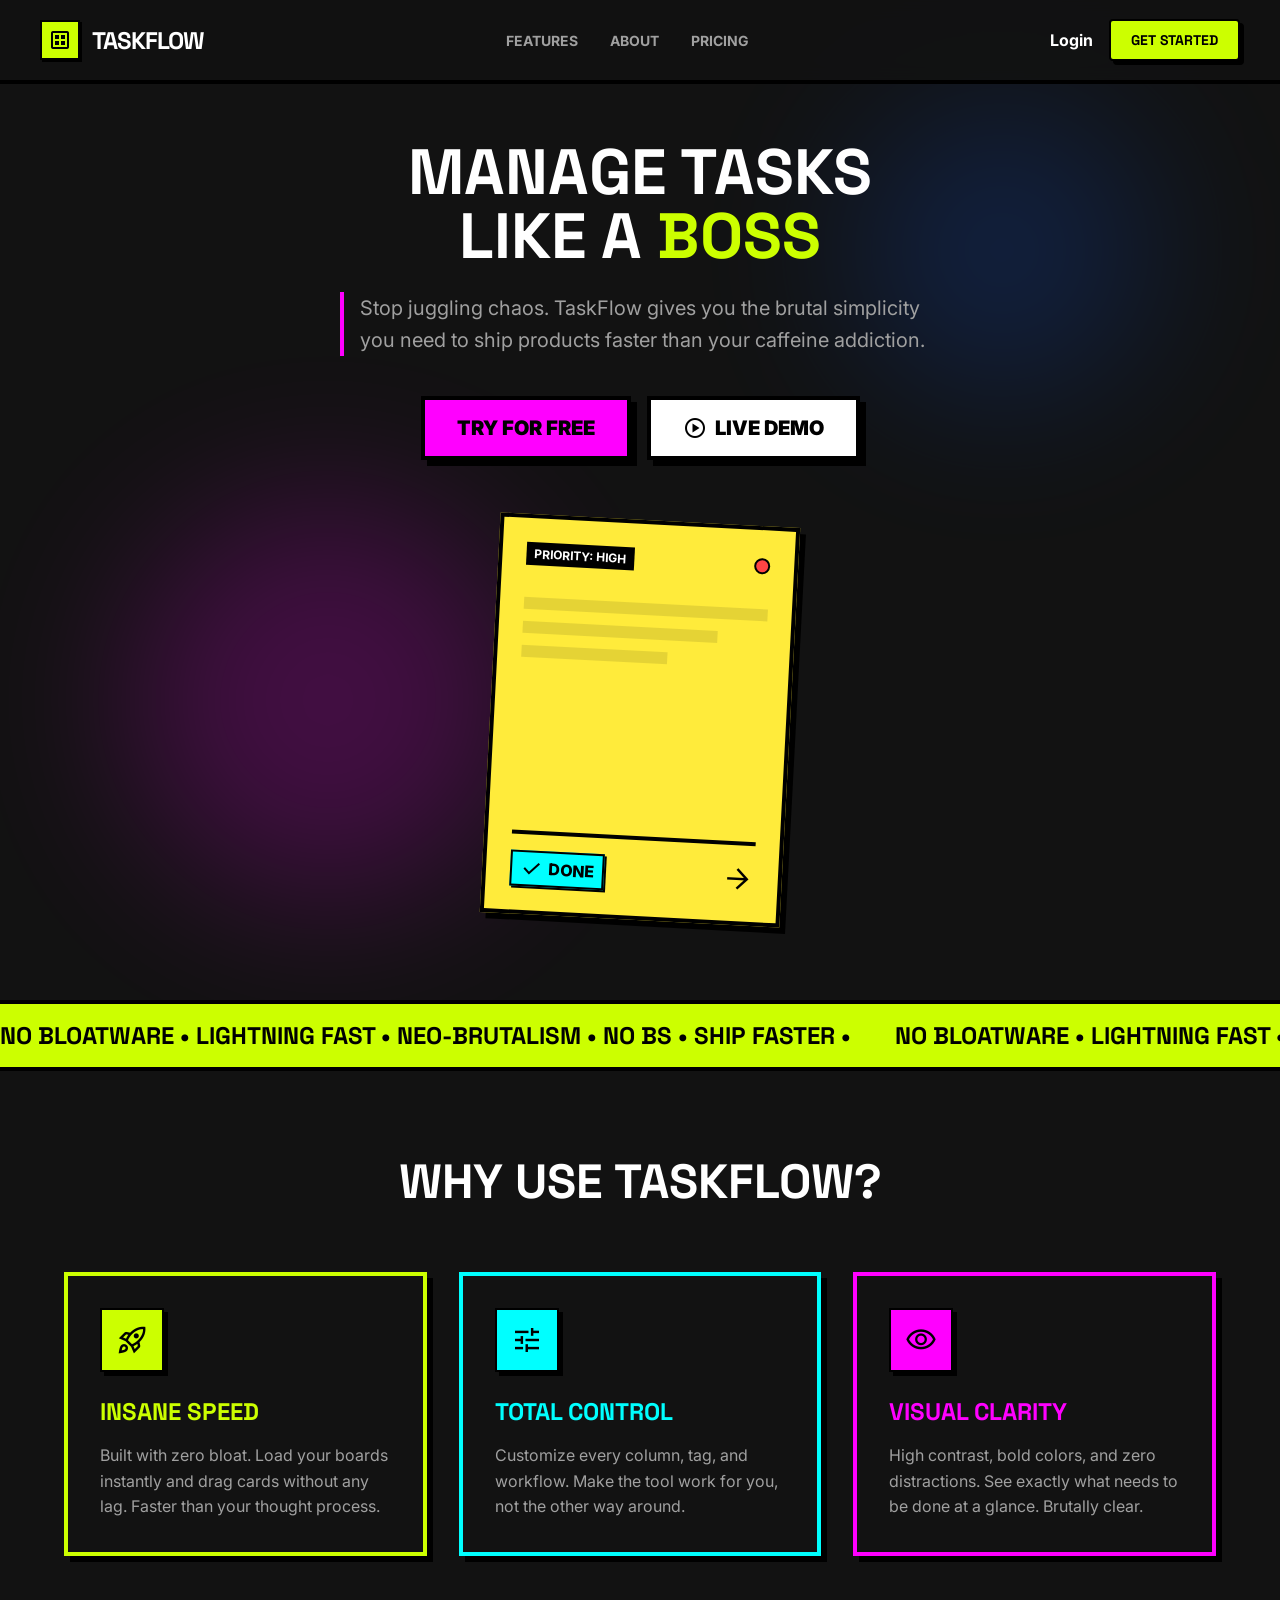
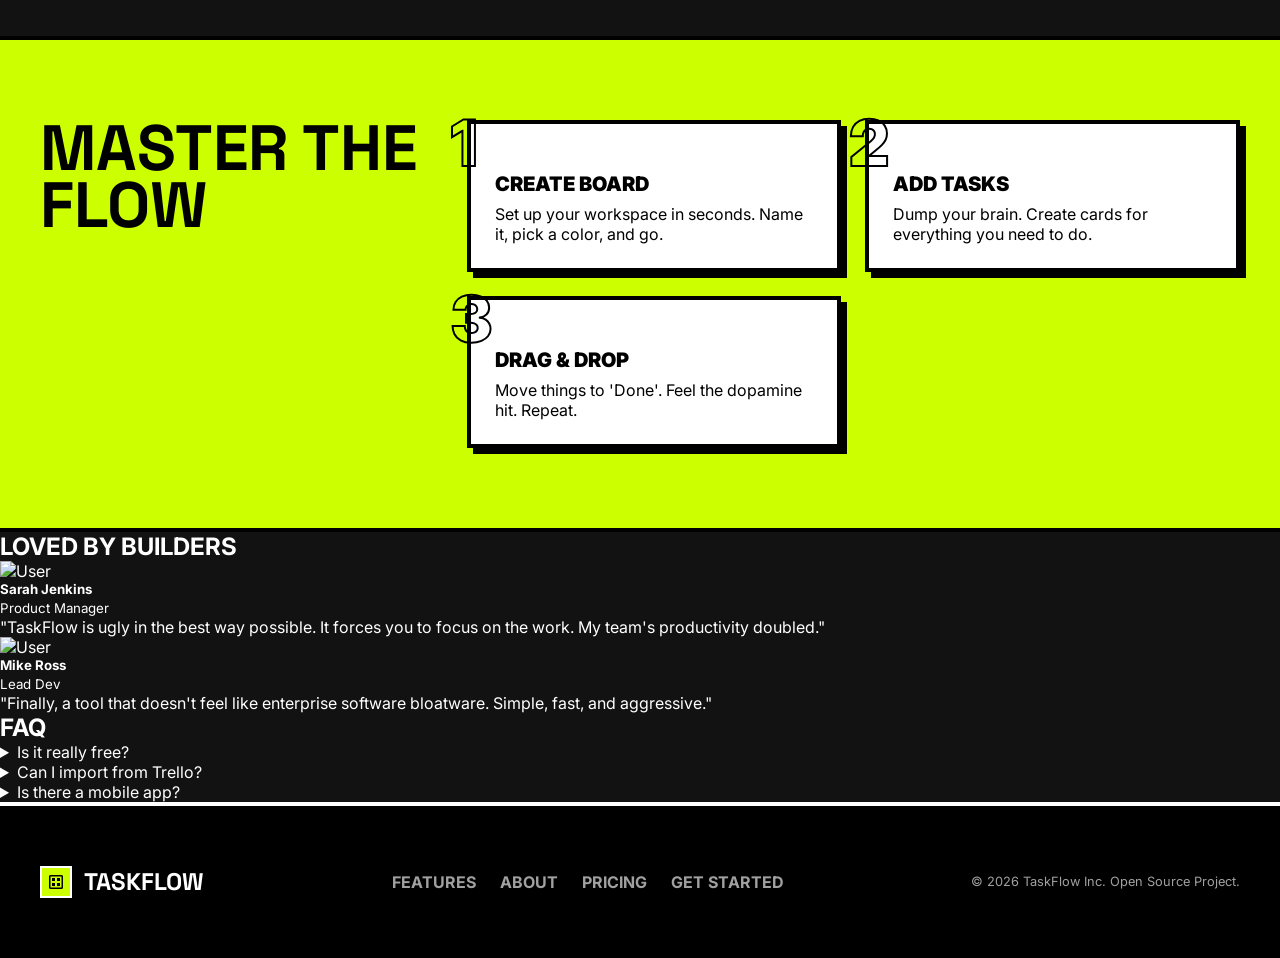
==== commit 8683c844: "Ui: landig page e pagina de login" ====
--- a/index.html
+++ b/index.html
@@ -3,7 +3,7 @@
   <head>
     <meta charset="UTF-8" />
     <meta name="viewport" content="width=device-width, initial-scale=1.0" />
-    <title>TaskFlow | Dashboard</title>
+    <title>TaskFlow | Manage Chaos Like a Boss</title>
 
     <link rel="preconnect" href="https://fonts.googleapis.com" />
     <link rel="preconnect" href="https://fonts.gstatic.com" crossorigin />
@@ -12,7 +12,7 @@
       rel="stylesheet"
     />
     <link
-      href="https://fonts.googleapis.com/css2?family=Space+Grotesk:wght@300;400;500;600;700&display=swap"
+      href="https://fonts.googleapis.com/css2?family=Space+Grotesk:wght@300;400;500;600;700;900&display=swap"
       rel="stylesheet"
     />
     <link
@@ -22,225 +22,268 @@
 
     <link rel="stylesheet" href="scss/main.css" />
   </head>
-  <body>
-    <div class="app-container">
-      <aside class="sidebar">
+  <body class="landing-page">
+    <nav class="landing-nav">
+      <div class="nav-container">
         <div class="logo-area">
-          <div style="display: flex; align-items: center; gap: 12px">
-            <div class="logo-icon">
-              <span class="material-symbols-outlined">dataset</span>
+          <div class="logo-icon">
+            <span class="material-symbols-outlined">dataset</span>
+          </div>
+          <h1>TaskFlow</h1>
+        </div>
+
+        <div class="nav-links">
+          <a href="#features">Features</a>
+          <a href="#about">About</a>
+          <a href="#pricing">Pricing</a>
+        </div>
+
+        <div class="nav-actions">
+          <a href="login.html" class="btn-link">Login</a>
+          <a href="signup.html" class="btn-primary btn-cta"> GET STARTED </a>
+        </div>
+      </div>
+    </nav>
+
+    <header class="hero-section">
+      <div class="hero-bg-elements">
+        <div class="blob blob-blue"></div>
+        <div class="blob blob-pink"></div>
+      </div>
+
+      <div class="hero-content">
+        <h1 class="hero-title">
+          MANAGE TASKS <br />
+          LIKE A <span class="highlight-neon">BOSS</span>
+        </h1>
+        <p class="hero-subtitle">
+          Stop juggling chaos. TaskFlow gives you the brutal simplicity you need
+          to ship products faster than your caffeine addiction.
+        </p>
+
+        <div class="hero-buttons">
+          <a href="signup.html" class="btn-mega btn-pink"> TRY FOR FREE </a>
+          <a href="dashboard.html" class="btn-mega btn-white">
+            <span class="material-symbols-outlined">play_circle</span>
+            LIVE DEMO
+          </a>
+        </div>
+      </div>
+
+      <div class="hero-visual">
+        <div class="mockup-card rotate-right">
+          <div class="card-top">
+            <span class="badge-black">PRIORITY: HIGH</span>
+            <div class="status-dot red"></div>
+          </div>
+          <div class="lines">
+            <div class="line w-full"></div>
+            <div class="line w-80"></div>
+            <div class="line w-60"></div>
+          </div>
+          <div class="card-bottom">
+            <div class="tag-done">
+              <span class="material-symbols-outlined">check</span>
+              DONE
             </div>
-            <h1>TaskFlow</h1>
-          </div>
-
-          <button class="btn-close-sidebar">
-            <span class="material-symbols-outlined">close</span>
-          </button>
-        </div>
-
-        <nav class="main-nav">
-          <a href="#" class="nav-item active">
-            <span class="material-symbols-outlined">dashboard</span>
-            <span>Board View</span>
-          </a>
-          <a href="#" class="nav-item">
-            <span class="material-symbols-outlined">list_alt</span>
-            <span>Backlog</span>
-          </a>
-          <a href="#" class="nav-item">
-            <span class="material-symbols-outlined">analytics</span>
-            <span>Reports</span>
-          </a>
-        </nav>
-
-        <div class="active-squad">
-          <h3>
-            <span class="material-symbols-outlined">group</span>
-            Active Squad
-          </h3>
-
-          <div class="squad-list">
-            <div class="squad-member">
-              <div class="avatar-wrapper neon-green">
-                <img
-                  src="https://ui-avatars.com/api/?name=Sarah+J&background=random"
-                  alt="Sarah J"
-                />
-              </div>
-              <div class="member-info">
-                <span class="name">Sarah J.</span>
-                <span class="status">Designing Hero...</span>
-              </div>
+            <span class="material-symbols-outlined arrow">arrow_forward</span>
+          </div>
+        </div>
+      </div>
+    </header>
+
+    <div class="marquee-strip">
+      <div class="marquee-content">
+        <span
+          >NO BLOATWARE • LIGHTNING FAST • NEO-BRUTALISM • NO BS • SHIP FASTER
+          •</span
+        >
+        <span
+          >NO BLOATWARE • LIGHTNING FAST • NEO-BRUTALISM • NO BS • SHIP FASTER
+          •</span
+        >
+        <span
+          >NO BLOATWARE • LIGHTNING FAST • NEO-BRUTALISM • NO BS • SHIP FASTER
+          •</span
+        >
+        <span
+          >NO BLOATWARE • LIGHTNING FAST • NEO-BRUTALISM • NO BS • SHIP FASTER
+          •</span
+        >
+      </div>
+    </div>
+
+    <section class="features-section" id="features">
+      <div class="section-header">
+        <h2>WHY USE TASKFLOW?</h2>
+      </div>
+
+      <div class="features-grid">
+        <div class="feature-card border-green">
+          <div class="icon-box bg-green">
+            <span class="material-symbols-outlined">rocket_launch</span>
+          </div>
+          <h3>Insane Speed</h3>
+          <p>
+            Built with zero bloat. Load your boards instantly and drag cards
+            without any lag. Faster than your thought process.
+          </p>
+        </div>
+
+        <div class="feature-card border-cyan">
+          <div class="icon-box bg-cyan">
+            <span class="material-symbols-outlined">tune</span>
+          </div>
+          <h3>Total Control</h3>
+          <p>
+            Customize every column, tag, and workflow. Make the tool work for
+            you, not the other way around.
+          </p>
+        </div>
+
+        <div class="feature-card border-pink">
+          <div class="icon-box bg-pink">
+            <span class="material-symbols-outlined">visibility</span>
+          </div>
+          <h3>Visual Clarity</h3>
+          <p>
+            High contrast, bold colors, and zero distractions. See exactly what
+            needs to be done at a glance. Brutally clear.
+          </p>
+        </div>
+      </div>
+    </section>
+
+    <section class="steps-section" id="about">
+      <div class="section-container">
+        <h2 class="section-title">MASTER THE FLOW</h2>
+
+        <div class="steps-grid">
+          <div class="step-card">
+            <span class="step-number">1</span>
+            <h4>Create Board</h4>
+            <p>
+              Set up your workspace in seconds. Name it, pick a color, and go.
+            </p>
+          </div>
+          <div class="step-card">
+            <span class="step-number">2</span>
+            <h4>Add Tasks</h4>
+            <p>Dump your brain. Create cards for everything you need to do.</p>
+          </div>
+          <div class="step-card">
+            <span class="step-number">3</span>
+            <h4>Drag & Drop</h4>
+            <p>Move things to 'Done'. Feel the dopamine hit. Repeat.</p>
+          </div>
+        </div>
+      </div>
+    </section>
+
+    <section class="reviews-section">
+      <div class="section-header">
+        <h2>LOVED BY <span class="highlight-pink">BUILDERS</span></h2>
+      </div>
+      <div class="reviews-grid">
+        <div class="review-card bg-white">
+          <div class="user-info">
+            <img
+              src="https://ui-avatars.com/api/?name=Sarah+J&background=random"
+              alt="User"
+              class="avatar"
+            />
+            <div>
+              <h5>Sarah Jenkins</h5>
+              <small>Product Manager</small>
             </div>
-
-            <div class="squad-member">
-              <div class="avatar-wrapper neon-pink">
-                <img
-                  src="https://ui-avatars.com/api/?name=Mike+R&background=random"
-                  alt="Mike R"
-                />
-              </div>
-              <div class="member-info">
-                <span class="name">Mike R.</span>
-                <span class="status">Fixing API Bug...</span>
-              </div>
+          </div>
+          <p>
+            "TaskFlow is ugly in the best way possible. It forces you to focus
+            on the work. My team's productivity doubled."
+          </p>
+        </div>
+        <div class="review-card bg-yellow">
+          <div class="user-info">
+            <img
+              src="https://ui-avatars.com/api/?name=Mike+R&background=random"
+              alt="User"
+              class="avatar"
+            />
+            <div>
+              <h5>Mike Ross</h5>
+              <small>Lead Dev</small>
             </div>
           </div>
-        </div>
-
-        <div class="sidebar-footer">
-          <button class="btn-settings">
-            <span class="material-symbols-outlined">settings</span>
-            Settings
-          </button>
-        </div>
-      </aside>
-
-      <main class="board-view">
-        <header class="top-bar">
-          <button class="btn-menu-mobile" id="btn-menu-mobile">
-            <span class="material-symbols-outlined">menu</span>
-          </button>
-
-          <div class="sprint-info">
-            <h2>Sprint <span class="highlight-blue">#24</span></h2>
-            <div class="badge-wrapper">
-              <span class="dot"></span>
-              <span class="text">4 days left</span>
-            </div>
-          </div>
-
-          <div class="actions">
-            <div class="search-wrapper">
-              <input
-                type="text"
-                class="search-input"
-                id="search-input"
-                placeholder="Search tasks..."
-              />
-              <span class="material-symbols-outlined search-icon">search</span>
-            </div>
-            <button class="btn-primary" id="btn-add-task">
-              <span class="material-symbols-outlined">add</span>
-              <span class="btn-text">NEW TASK</span>
-            </button>
-          </div>
-        </header>
-
-        <section class="kanban-board" id="board">
-          <div class="column" id="col-todo">
-            <header class="column-header border-neon-green">
-              <div class="header-title">
-                <span class="status-dot green"></span>
-                <span>TO DO</span>
-              </div>
-              <span class="count" id="count-todo">5</span>
-            </header>
-
-            <div class="task-list" id="todo-list">
-              <article class="task-card bg-yellow" draggable="true" id="task-1">
-                <div class="card-header">
-                  <span class="tag tag-design">Design</span>
-                  <button class="btn-more">
-                    <span class="material-symbols-outlined">more_horiz</span>
-                  </button>
-                </div>
-                <div class="card-body">
-                  <h4>Homepage Redesign</h4>
-                  <p>Create new high-fidelity mockups for the landing page.</p>
-                </div>
-                <footer class="card-footer">
-                  <div class="avatars">
-                    <img
-                      src="https://ui-avatars.com/api/?name=Sarah+J"
-                      class="avatar-sm"
-                    />
-                  </div>
-                  <div class="meta-info">
-                    <span class="material-symbols-outlined icon-sm"
-                      >attach_file</span
-                    >
-                    <span>2</span>
-                  </div>
-                </footer>
-              </article>
-            </div>
-          </div>
-
-          <div class="column" id="col-progress">
-            <header class="column-header border-neon-pink">
-              <div class="header-title">
-                <span class="status-dot pink"></span>
-                <span>IN PROGRESS</span>
-              </div>
-              <span class="count" id="count-progress">3</span>
-            </header>
-
-            <div class="task-list" id="inprogress-list">
-              <article class="task-card bg-orange" draggable="true" id="task-2">
-                <div class="card-header">
-                  <span class="tag tag-backend">Backend</span>
-                  <button class="btn-more">
-                    <span class="material-symbols-outlined">more_horiz</span>
-                  </button>
-                </div>
-                <div class="card-body">
-                  <h4>API Integration</h4>
-                  <p>Implement GET/POST endpoints for user profile.</p>
-                  <div class="progress-bar">
-                    <div class="fill" style="width: 60%"></div>
-                  </div>
-                </div>
-                <footer class="card-footer">
-                  <div class="avatars">
-                    <img
-                      src="https://ui-avatars.com/api/?name=Mike+R"
-                      class="avatar-sm"
-                    />
-                  </div>
-                  <div class="meta-info badge-ticket">
-                    <span>DEV-203</span>
-                  </div>
-                </footer>
-              </article>
-            </div>
-          </div>
-
-          <div class="column" id="col-done">
-            <header class="column-header border-neon-blue">
-              <div class="header-title">
-                <span class="status-dot blue"></span>
-                <span>DONE</span>
-              </div>
-              <span class="count" id="count-done">0</span>
-            </header>
-
-            <div class="task-list" id="done-list"></div>
-          </div>
-        </section>
-      </main>
-    </div>
-
-    <div class="modal-overlay hidden" id="task-modal">
-      <div class="modal-content">
-        <header class="modal-header">
-          <h2>New Task</h2>
-          <button class="btn-close" id="btn-close-modal">
-            <span class="material-symbols-outlined">close</span>
-          </button>
-        </header>
-        <form id="task-form">
-          <div class="form-group">
-            <label>Title</label>
-            <input type="text" class="neo-input" placeholder="Task title..." />
-          </div>
-          <div class="modal-footer">
-            <button type="submit" class="btn-primary">Create Task</button>
-          </div>
-        </form>
-      </div>
-    </div>
-
-    <script type="module" src="js/app.js"></script>
+          <p>
+            "Finally, a tool that doesn't feel like enterprise software
+            bloatware. Simple, fast, and aggressive."
+          </p>
+        </div>
+      </div>
+    </section>
+
+    <section class="faq-section">
+      <div class="faq-container">
+        <h2>FAQ</h2>
+
+        <details class="faq-item">
+          <summary>Is it really free?</summary>
+          <div class="faq-content">
+            Yes. The core features are free forever for up to 5 users. We tax
+            the big corporations, not the startups.
+          </div>
+        </details>
+
+        <details class="faq-item">
+          <summary>Can I import from Trello?</summary>
+          <div class="faq-content">
+            Absolutely. We have a one-click import tool that sucks your data out
+            of their boring servers and into our vibrant ones.
+          </div>
+        </details>
+
+        <details class="faq-item">
+          <summary>Is there a mobile app?</summary>
+          <div class="faq-content">
+            Currently in development. For now, our responsive web view works
+            perfectly on your phone.
+          </div>
+        </details>
+      </div>
+    </section>
+
+    <footer class="landing-footer">
+      <div class="footer-content">
+        <div class="footer-brand">
+          <div class="logo-box">
+            <span class="material-symbols-outlined">dataset</span>
+          </div>
+          <h2>TASKFLOW</h2>
+        </div>
+
+        <div class="footer-links">
+          <a href="#features">Features</a>
+          <a href="#about">About</a>
+          <a href="#pricing">Pricing</a>
+          <a href="signup.html">Get Started</a>
+        </div>
+
+        <div class="footer-copy">
+          <p>© 2026 TaskFlow Inc. Open Source Project.</p>
+        </div>
+      </div>
+    </footer>
+
+    <script>
+      // Pequeno script inline apenas para a landing page
+      document.querySelectorAll('a[href^="#"]').forEach((anchor) => {
+        anchor.addEventListener("click", function (e) {
+          e.preventDefault();
+          document.querySelector(this.getAttribute("href")).scrollIntoView({
+            behavior: "smooth",
+          });
+        });
+      });
+    </script>
   </body>
 </html>
--- a/scss/main.css
+++ b/scss/main.css
@@ -31,6 +31,11 @@
   -webkit-font-smoothing: antialiased;
 }
 
+/* --- UTILITÁRIOS --- */
+.hidden {
+  display: none !important;
+}
+
 /* LAYOUT: GRID & APP CONTAINER */
 .app-container {
   display: flex;
@@ -72,11 +77,9 @@
     left: 0;
     height: 100vh;
     transform: translateX(-100%);
-    /* Esconde por padrão */
     border-right: 4px solid #000;
   }
 
-  /* Classe que o JS adiciona para abrir */
   .sidebar.active {
     transform: translateX(0);
     box-shadow: 0 0 0 100vw rgba(0, 0, 0, 0.7);
@@ -89,6 +92,8 @@
   border-bottom: 4px solid #000000;
   display: flex;
   align-items: center;
+  justify-content: space-between;
+  /* Ajuste para o botão X */
   gap: 12px;
   color: #000;
 }
@@ -110,6 +115,27 @@
   text-transform: uppercase;
   font-size: 24px;
   letter-spacing: -1px;
+}
+
+/* Botão Fechar Sidebar (Mobile) */
+.btn-close-sidebar {
+  display: none;
+  background: transparent;
+  border: none;
+  cursor: pointer;
+  margin-left: auto;
+  color: #000;
+}
+
+.btn-close-sidebar .material-symbols-outlined {
+  font-size: 28px;
+  font-weight: bold;
+}
+
+@media (max-width: 1024px) {
+  .btn-close-sidebar {
+    display: block;
+  }
 }
 
 .sidebar .main-nav {
@@ -282,7 +308,6 @@
 /* BOTÃO MENU MOBILE */
 .btn-menu-mobile {
   display: none;
-  /* Escondido no Desktop */
   background: transparent;
   color: #FFFFFF;
   cursor: pointer;
@@ -789,10 +814,6 @@
 }
 
 /* COMPONENT: MODAL */
-.hidden {
-  display: none !important;
-}
-
 .modal-overlay {
   position: fixed;
   top: 0;
@@ -920,25 +941,608 @@
   letter-spacing: 0.5px;
 }
 
-.btn-close-sidebar {
+/* --- ESTILOS DA LANDING PAGE (ADICIONADO AGORA) --- */
+
+.landing-page {
+  background-color: #121212;
+  color: #FFFFFF;
+  overflow-x: hidden;
+  overflow-y: auto !important;
+  /* Habilita scroll vertical na Landing */
+  height: auto !important;
+}
+
+/* NAVBAR */
+.landing-nav {
+  position: fixed;
+  top: 0;
+  left: 0;
+  width: 100%;
+  background-color: rgba(18, 18, 18, 0.9);
+  backdrop-filter: blur(10px);
+  border-bottom: 4px solid #000;
+  z-index: 1000;
+  padding: 0 24px;
+}
+
+.landing-nav .nav-container {
+  max-width: 1200px;
+  margin: 0 auto;
+  height: 80px;
+  display: flex;
+  justify-content: space-between;
+  align-items: center;
+}
+
+.landing-nav .logo-area {
+  display: flex;
+  align-items: center;
+  gap: 12px;
+}
+
+.landing-nav .logo-area .logo-icon {
+  background-color: #ccff00;
+  color: #000;
+  width: 40px;
+  height: 40px;
+  display: flex;
+  align-items: center;
+  justify-content: center;
+  border: 2px solid #000;
+  box-shadow: 2px 2px 0px 0px #000000;
+}
+
+.landing-nav .logo-area h1 {
+  font-family: 'Space Grotesk', sans-serif;
+  font-weight: 900;
+  font-size: 24px;
+  text-transform: uppercase;
+  letter-spacing: -1px;
+}
+
+.landing-nav .nav-links {
   display: none;
-  /* Escondido no Desktop */
-  background: transparent;
-  border: none;
-  cursor: pointer;
+  gap: 32px;
+}
+
+@media (min-width: 768px) {
+  .landing-nav .nav-links {
+    display: flex;
+  }
+}
+
+.landing-nav .nav-links a {
+  font-weight: 700;
+  color: #A0A0A0;
+  text-transform: uppercase;
+  font-size: 14px;
+}
+
+.landing-nav .nav-links a:hover {
+  color: #FFFFFF;
+  text-decoration: underline;
+}
+
+.landing-nav .nav-actions {
+  display: flex;
+  align-items: center;
+  gap: 16px;
+}
+
+.landing-nav .nav-actions .btn-link {
+  font-weight: 700;
+}
+
+.landing-nav .nav-actions .btn-link:hover {
+  text-decoration: underline;
+}
+
+.landing-nav .nav-actions .btn-cta {
+  font-family: 'Space Grotesk', sans-serif;
+  font-weight: 800;
+  border: 2px solid #000;
+  box-shadow: 4px 4px 0px 0px #000000;
+  background-color: #ccff00;
+  color: #000;
+}
+
+.landing-nav .nav-actions .btn-cta:hover {
+  background-color: #d4ff33;
+  box-shadow: 6px 6px 0px 0px #000000;
+  transform: translate(-2px, -2px);
+}
+
+/* HERO SECTION */
+.hero-section {
+  padding-top: 140px;
+  padding-bottom: 80px;
+  min-height: 90vh;
+  display: flex;
+  flex-direction: column;
+  align-items: center;
+  text-align: center;
+  position: relative;
+  overflow: hidden;
+}
+
+.hero-section .hero-bg-elements {
+  position: absolute;
+  z-index: 0;
+  top: 0;
+  left: 0;
+  right: 0;
+  bottom: 0;
+  pointer-events: none;
+}
+
+.hero-section .hero-bg-elements .blob {
+  position: absolute;
+  border-radius: 50%;
+  filter: blur(80px);
+  opacity: 0.2;
+}
+
+.hero-section .hero-bg-elements .blob-blue {
+  width: 300px;
+  height: 300px;
+  top: 10%;
+  right: 10%;
+  background: #0d59f2;
+}
+
+.hero-section .hero-bg-elements .blob-pink {
+  width: 400px;
+  height: 400px;
+  bottom: 10%;
+  left: 10%;
+  background: #ff00ff;
+}
+
+.hero-section .hero-content {
+  z-index: 2;
+  max-width: 800px;
+  padding: 0 20px;
+}
+
+.hero-section .hero-title {
+  font-family: 'Space Grotesk', sans-serif;
+  font-size: 4rem;
+  line-height: 1;
+  font-weight: 900;
+  text-transform: uppercase;
+  margin-bottom: 24px;
+}
+
+@media (max-width: 768px) {
+  .hero-section .hero-title {
+    font-size: 2.5rem;
+  }
+}
+
+.hero-section .hero-title .highlight-neon {
+  color: #ccff00;
+}
+
+.hero-section .hero-subtitle {
+  font-size: 1.25rem;
+  color: #A0A0A0;
+  margin-bottom: 40px;
+  line-height: 1.6;
+  border-left: 4px solid #ff00ff;
+  padding-left: 16px;
+  text-align: left;
   margin-left: auto;
-  /* Empurra para a direita */
-  color: #000;
-}
-
-.btn-close-sidebar .material-symbols-outlined {
-  font-size: 28px;
-  font-weight: bold;
-}
-
-@media (max-width: 1024px) {
-  .btn-close-sidebar {
-    display: block;
-    /* Aparece no Mobile */
+  margin-right: auto;
+  max-width: 600px;
+}
+
+.hero-section .hero-buttons {
+  display: flex;
+  gap: 16px;
+  justify-content: center;
+  flex-wrap: wrap;
+}
+
+.hero-section .hero-buttons .btn-mega {
+  padding: 16px 32px;
+  font-size: 1.25rem;
+  font-weight: 900;
+  text-transform: uppercase;
+  border: 4px solid #000;
+  box-shadow: 6px 6px 0px 0px #000000;
+  display: flex;
+  align-items: center;
+  gap: 8px;
+  transition: all 0.2s;
+}
+
+.hero-section .hero-buttons .btn-mega:hover {
+  transform: translate(-4px, -4px);
+  box-shadow: 10px 10px 0 0 #000;
+}
+
+.hero-section .hero-buttons .btn-mega:active {
+  transform: translate(0, 0);
+  box-shadow: 2px 2px 0 0 #000;
+}
+
+.hero-section .hero-buttons .btn-pink {
+  background-color: #ff00ff;
+  color: #000;
+}
+
+.hero-section .hero-buttons .btn-white {
+  background-color: #fff;
+  color: #000;
+}
+
+.hero-section .hero-visual {
+  margin-top: 60px;
+  z-index: 2;
+}
+
+.hero-section .hero-visual .mockup-card {
+  width: 300px;
+  height: 400px;
+  background-color: #ffeb3b;
+  border: 4px solid #000;
+  box-shadow: 6px 6px 0px 0px #000000;
+  padding: 24px;
+  transform: rotate(3deg);
+  transition: transform 0.3s;
+  display: flex;
+  flex-direction: column;
+}
+
+.hero-section .hero-visual .mockup-card:hover {
+  transform: rotate(0deg) scale(1.05);
+}
+
+.hero-section .hero-visual .mockup-card .card-top {
+  display: flex;
+  justify-content: space-between;
+  align-items: center;
+  margin-bottom: 32px;
+}
+
+.hero-section .hero-visual .mockup-card .card-top .badge-black {
+  background: #000;
+  color: #fff;
+  padding: 4px 8px;
+  font-weight: 700;
+  font-size: 12px;
+}
+
+.hero-section .hero-visual .mockup-card .card-top .status-dot {
+  width: 16px;
+  height: 16px;
+  border-radius: 50%;
+  border: 2px solid #000;
+}
+
+.hero-section .hero-visual .mockup-card .card-top .red {
+  background-color: #ff4444;
+}
+
+.hero-section .hero-visual .mockup-card .lines {
+  display: flex;
+  flex-direction: column;
+  gap: 12px;
+  flex: 1;
+}
+
+.hero-section .hero-visual .mockup-card .lines .line {
+  height: 12px;
+  background-color: #000;
+  opacity: 0.1;
+}
+
+.hero-section .hero-visual .mockup-card .lines .w-full {
+  width: 100%;
+}
+
+.hero-section .hero-visual .mockup-card .lines .w-80 {
+  width: 80%;
+}
+
+.hero-section .hero-visual .mockup-card .lines .w-60 {
+  width: 60%;
+}
+
+.hero-section .hero-visual .mockup-card .card-bottom {
+  border-top: 4px solid #000;
+  padding-top: 16px;
+  display: flex;
+  justify-content: space-between;
+  align-items: center;
+}
+
+.hero-section .hero-visual .mockup-card .card-bottom .tag-done {
+  background-color: #00ffff;
+  border: 2px solid #000;
+  padding: 4px 8px;
+  font-weight: 800;
+  display: flex;
+  align-items: center;
+  gap: 4px;
+  color: #000;
+  box-shadow: 2px 2px 0px 0px #000000;
+}
+
+.hero-section .hero-visual .mockup-card .card-bottom .arrow {
+  font-size: 32px;
+  color: #000;
+}
+
+/* MARQUEE */
+.marquee-strip {
+  background-color: #ccff00;
+  border-top: 4px solid #000;
+  border-bottom: 4px solid #000;
+  padding: 16px 0;
+  overflow: hidden;
+  white-space: nowrap;
+}
+
+.marquee-strip .marquee-content {
+  display: inline-block;
+  animation: marquee 20s linear infinite;
+}
+
+.marquee-strip .marquee-content span {
+  font-family: 'Space Grotesk', sans-serif;
+  font-weight: 900;
+  font-size: 24px;
+  color: #000;
+  margin-right: 40px;
+}
+
+/* FEATURES SECTION */
+.features-section {
+  padding: 80px 24px;
+  background-color: #121212;
+  max-width: 1200px;
+  margin: 0 auto;
+}
+
+.features-section .section-header {
+  text-align: center;
+  margin-bottom: 60px;
+}
+
+.features-section .section-header h2 {
+  font-family: 'Space Grotesk', sans-serif;
+  font-size: 3rem;
+  font-weight: 900;
+  text-transform: uppercase;
+}
+
+.features-section .features-grid {
+  display: grid;
+  grid-template-columns: repeat(auto-fit, minmax(300px, 1fr));
+  gap: 32px;
+}
+
+.features-section .features-grid .feature-card {
+  background-color: #121212;
+  border: 4px solid;
+  padding: 32px;
+  box-shadow: 6px 6px 0px 0px #000000;
+  transition: transform 0.2s;
+}
+
+.features-section .features-grid .feature-card:hover {
+  transform: translateY(-8px);
+}
+
+.features-section .features-grid .feature-card.border-green {
+  border-color: #ccff00;
+}
+
+.features-section .features-grid .feature-card.border-green .icon-box {
+  background-color: #ccff00;
+}
+
+.features-section .features-grid .feature-card.border-green h3 {
+  color: #ccff00;
+}
+
+.features-section .features-grid .feature-card.border-cyan {
+  border-color: #00ffff;
+}
+
+.features-section .features-grid .feature-card.border-cyan .icon-box {
+  background-color: #00ffff;
+}
+
+.features-section .features-grid .feature-card.border-cyan h3 {
+  color: #00ffff;
+}
+
+.features-section .features-grid .feature-card.border-pink {
+  border-color: #ff00ff;
+}
+
+.features-section .features-grid .feature-card.border-pink .icon-box {
+  background-color: #ff00ff;
+}
+
+.features-section .features-grid .feature-card.border-pink h3 {
+  color: #ff00ff;
+}
+
+.features-section .features-grid .feature-card .icon-box {
+  width: 64px;
+  height: 64px;
+  border: 2px solid #000;
+  display: flex;
+  align-items: center;
+  justify-content: center;
+  margin-bottom: 24px;
+  box-shadow: 4px 4px 0px 0px #000000;
+}
+
+.features-section .features-grid .feature-card .icon-box span {
+  font-size: 32px;
+  color: #000;
+}
+
+.features-section .features-grid .feature-card h3 {
+  font-size: 1.5rem;
+  font-weight: 900;
+  text-transform: uppercase;
+  margin-bottom: 16px;
+  font-family: 'Space Grotesk', sans-serif;
+}
+
+.features-section .features-grid .feature-card p {
+  color: #A0A0A0;
+  line-height: 1.6;
+}
+
+/* STEPS SECTION */
+.steps-section {
+  background-color: #ccff00;
+  color: #000;
+  padding: 80px 24px;
+  border-top: 4px solid #000;
+  border-bottom: 4px solid #000;
+}
+
+.steps-section .section-container {
+  max-width: 1200px;
+  margin: 0 auto;
+  display: flex;
+  flex-direction: column;
+  gap: 40px;
+}
+
+@media (min-width: 1024px) {
+  .steps-section .section-container {
+    flex-direction: row;
+    align-items: flex-start;
+  }
+}
+
+.steps-section .section-title {
+  font-family: 'Space Grotesk', sans-serif;
+  font-size: 4rem;
+  font-weight: 900;
+  line-height: 0.9;
+  flex: 1;
+}
+
+.steps-section .steps-grid {
+  flex: 2;
+  display: grid;
+  grid-template-columns: repeat(auto-fit, minmax(250px, 1fr));
+  gap: 24px;
+}
+
+.steps-section .steps-grid .step-card {
+  background-color: #fff;
+  border: 4px solid #000;
+  padding: 24px;
+  box-shadow: 6px 6px 0px 0px #000000;
+  position: relative;
+}
+
+.steps-section .steps-grid .step-card .step-number {
+  position: absolute;
+  top: -20px;
+  left: -20px;
+  font-size: 4rem;
+  font-weight: 900;
+  color: transparent;
+  -webkit-text-stroke: 2px #000;
+}
+
+.steps-section .steps-grid .step-card h4 {
+  font-size: 1.25rem;
+  font-weight: 900;
+  text-transform: uppercase;
+  margin-bottom: 8px;
+  margin-top: 24px;
+}
+
+/* FOOTER */
+.landing-footer {
+  background-color: #000;
+  color: #fff;
+  padding: 60px 24px;
+  border-top: 4px solid #fff;
+}
+
+.landing-footer .footer-content {
+  max-width: 1200px;
+  margin: 0 auto;
+  display: flex;
+  flex-direction: column;
+  align-items: center;
+  gap: 40px;
+  text-align: center;
+}
+
+@media (min-width: 768px) {
+  .landing-footer .footer-content {
+    flex-direction: row;
+    justify-content: space-between;
+    text-align: left;
+  }
+}
+
+.landing-footer .footer-brand {
+  display: flex;
+  align-items: center;
+  gap: 12px;
+}
+
+.landing-footer .footer-brand .logo-box {
+  background-color: #ccff00;
+  width: 32px;
+  height: 32px;
+  display: flex;
+  align-items: center;
+  justify-content: center;
+  border: 2px solid #fff;
+}
+
+.landing-footer .footer-brand .logo-box span {
+  color: #000;
+  font-size: 20px;
+}
+
+.landing-footer .footer-brand h2 {
+  font-weight: 900;
+  font-family: 'Space Grotesk', sans-serif;
+}
+
+.landing-footer .footer-links {
+  display: flex;
+  gap: 24px;
+}
+
+.landing-footer .footer-links a {
+  font-weight: 700;
+  text-transform: uppercase;
+  color: #A0A0A0;
+}
+
+.landing-footer .footer-links a:hover {
+  color: #ccff00;
+}
+
+.landing-footer .footer-copy {
+  color: #A0A0A0;
+  font-size: 0.8rem;
+}
+
+@keyframes marquee {
+  0% {
+    transform: translateX(0);
+  }
+
+  100% {
+    transform: translateX(-50%);
   }
 }
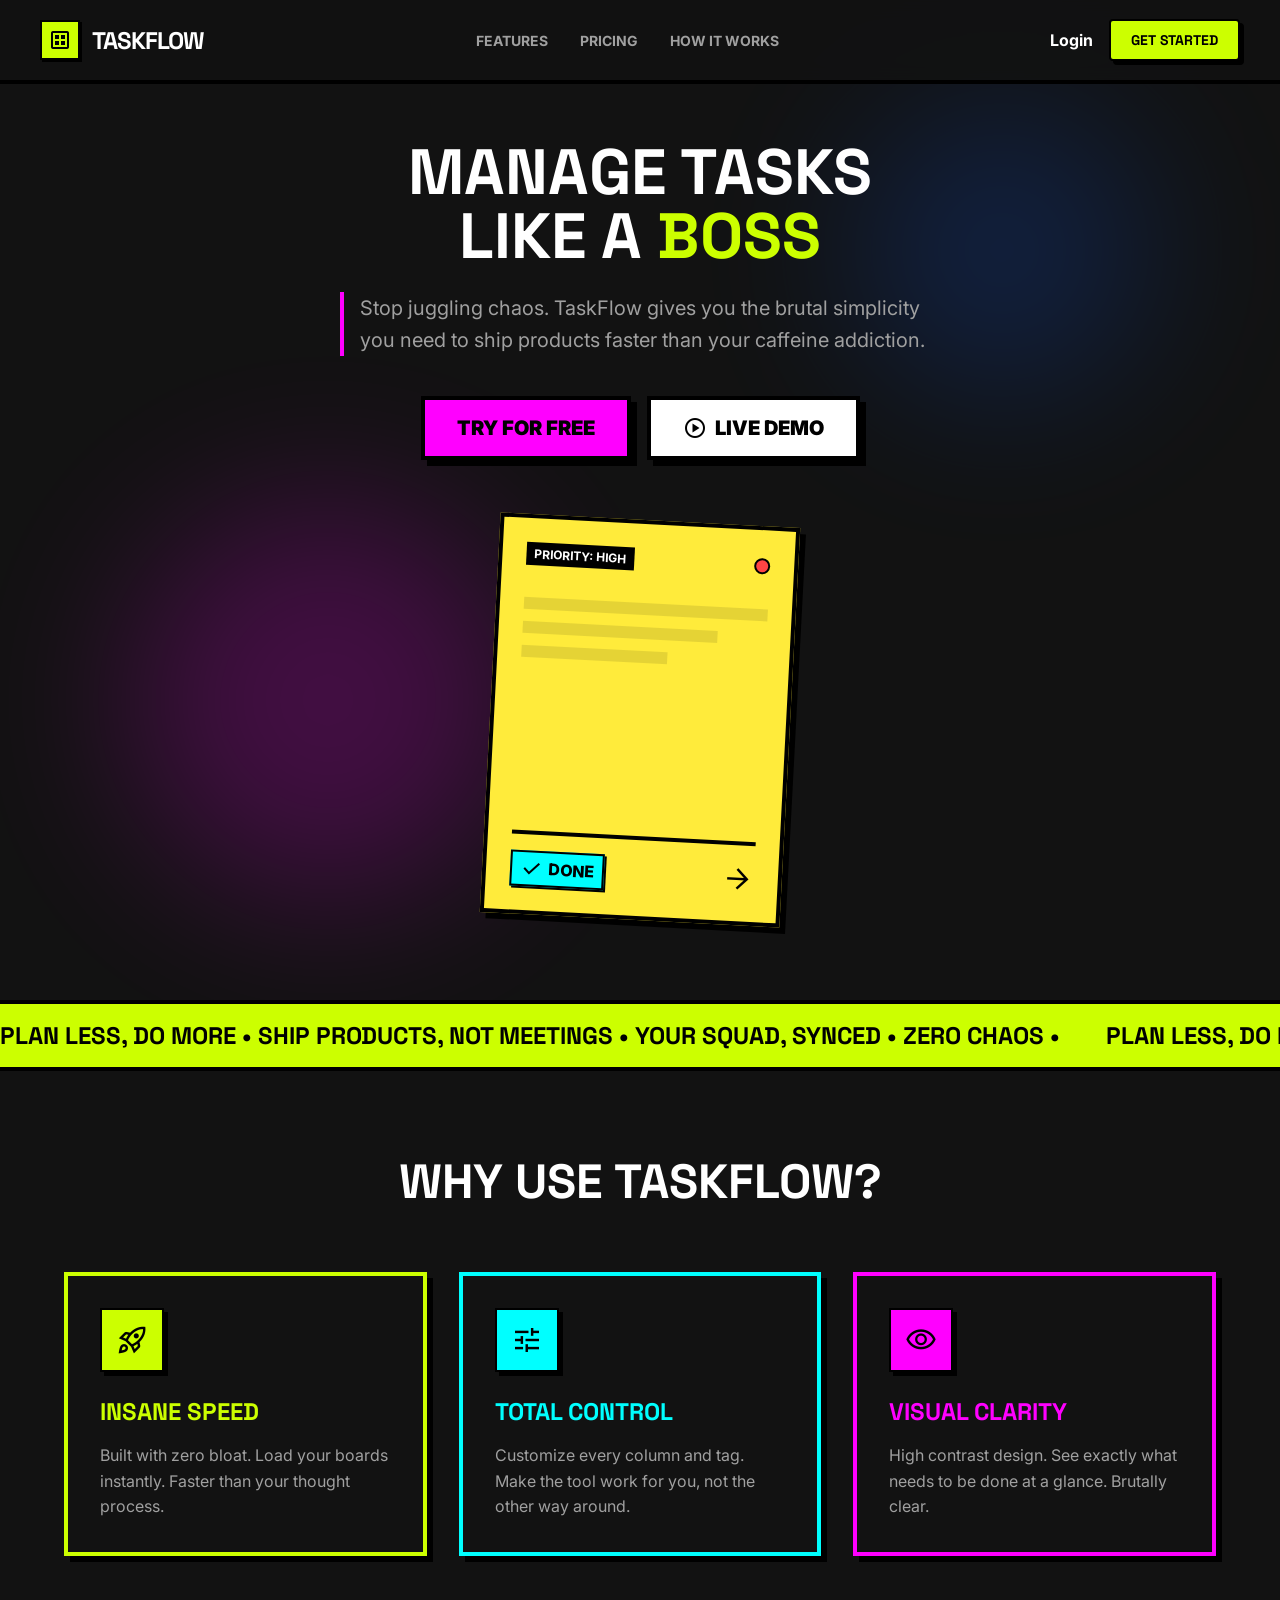
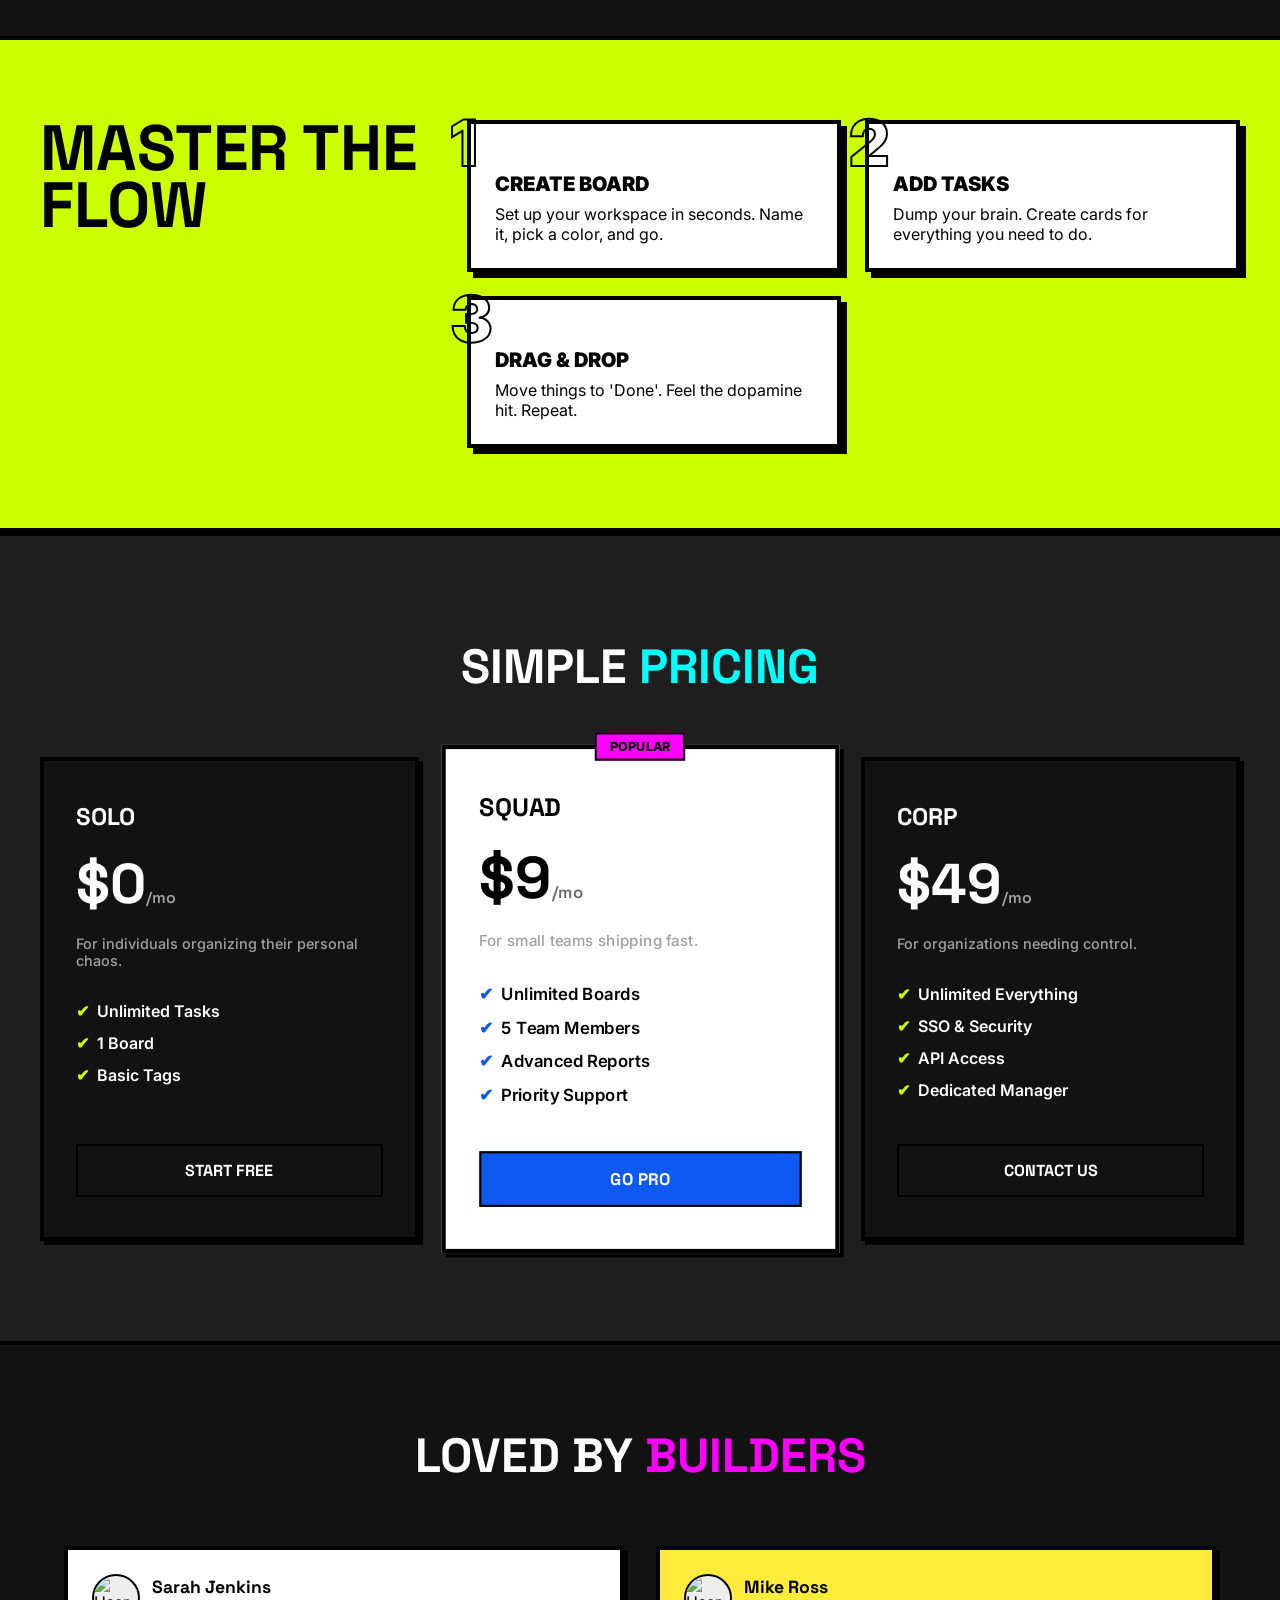
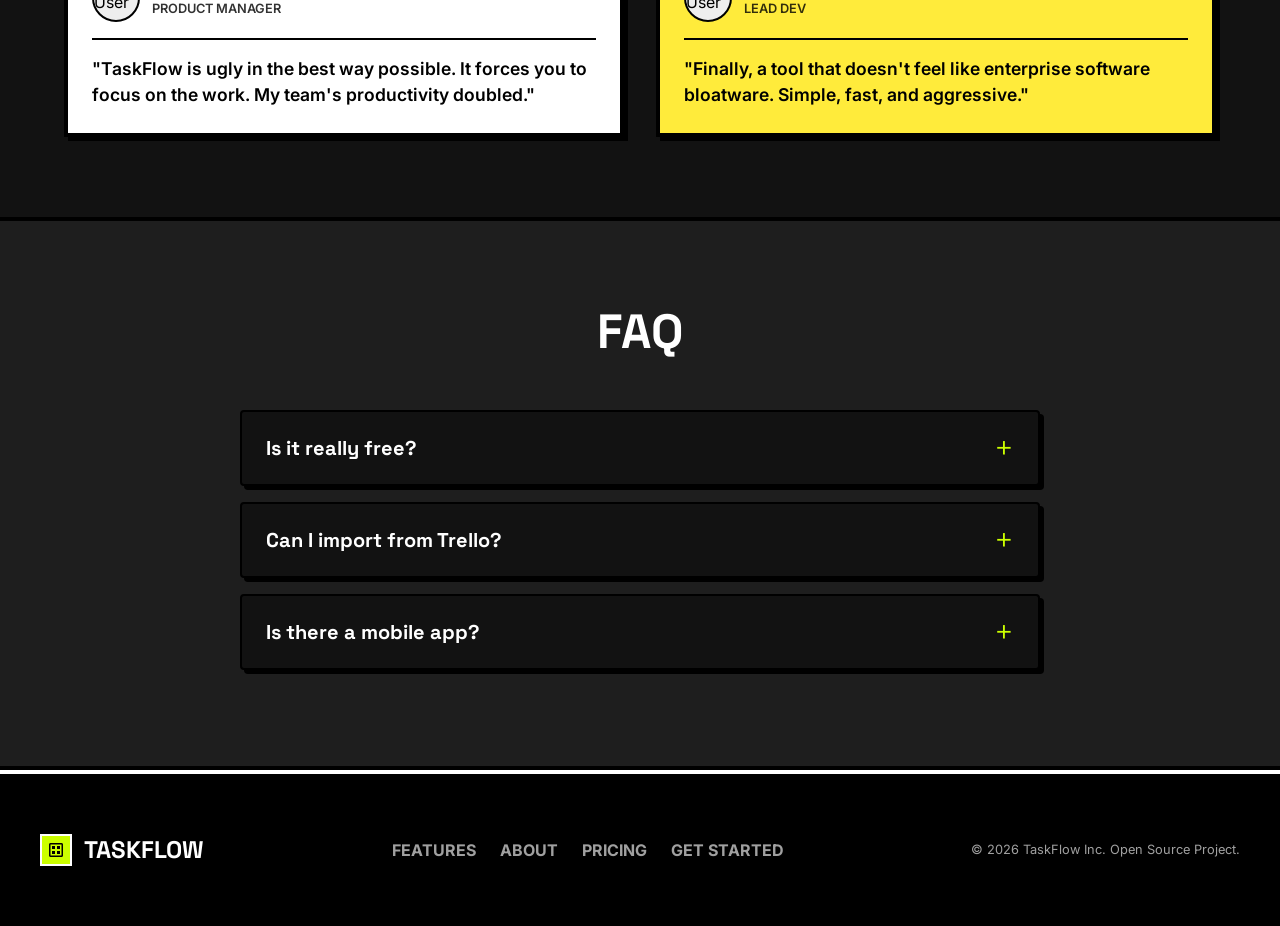
==== commit a68c5445: "Correção: adicionar seção de preços, corrigir links de navegação e atualizar o texto em destaque." ====
--- a/index.html
+++ b/index.html
@@ -3,7 +3,7 @@
   <head>
     <meta charset="UTF-8" />
     <meta name="viewport" content="width=device-width, initial-scale=1.0" />
-    <title>TaskFlow | Manage Chaos Like a Boss</title>
+    <title>TaskFlow | Ship Faster</title>
 
     <link rel="preconnect" href="https://fonts.googleapis.com" />
     <link rel="preconnect" href="https://fonts.gstatic.com" crossorigin />
@@ -34,8 +34,7 @@
 
         <div class="nav-links">
           <a href="#features">Features</a>
-          <a href="#about">About</a>
-          <a href="#pricing">Pricing</a>
+          <a href="#pricing">Pricing</a> <a href="#about">How it works</a>
         </div>
 
         <div class="nav-actions">
@@ -95,21 +94,21 @@
     <div class="marquee-strip">
       <div class="marquee-content">
         <span
-          >NO BLOATWARE • LIGHTNING FAST • NEO-BRUTALISM • NO BS • SHIP FASTER
-          •</span
-        >
+          >PLAN LESS, DO MORE • SHIP PRODUCTS, NOT MEETINGS • YOUR SQUAD, SYNCED
+          • ZERO CHAOS •
+        </span>
         <span
-          >NO BLOATWARE • LIGHTNING FAST • NEO-BRUTALISM • NO BS • SHIP FASTER
-          •</span
-        >
+          >PLAN LESS, DO MORE • SHIP PRODUCTS, NOT MEETINGS • YOUR SQUAD, SYNCED
+          • ZERO CHAOS •
+        </span>
         <span
-          >NO BLOATWARE • LIGHTNING FAST • NEO-BRUTALISM • NO BS • SHIP FASTER
-          •</span
-        >
+          >PLAN LESS, DO MORE • SHIP PRODUCTS, NOT MEETINGS • YOUR SQUAD, SYNCED
+          • ZERO CHAOS •
+        </span>
         <span
-          >NO BLOATWARE • LIGHTNING FAST • NEO-BRUTALISM • NO BS • SHIP FASTER
-          •</span
-        >
+          >PLAN LESS, DO MORE • SHIP PRODUCTS, NOT MEETINGS • YOUR SQUAD, SYNCED
+          • ZERO CHAOS •
+        </span>
       </div>
     </div>
 
@@ -125,8 +124,8 @@
           </div>
           <h3>Insane Speed</h3>
           <p>
-            Built with zero bloat. Load your boards instantly and drag cards
-            without any lag. Faster than your thought process.
+            Built with zero bloat. Load your boards instantly. Faster than your
+            thought process.
           </p>
         </div>
 
@@ -136,8 +135,8 @@
           </div>
           <h3>Total Control</h3>
           <p>
-            Customize every column, tag, and workflow. Make the tool work for
-            you, not the other way around.
+            Customize every column and tag. Make the tool work for you, not the
+            other way around.
           </p>
         </div>
 
@@ -147,8 +146,8 @@
           </div>
           <h3>Visual Clarity</h3>
           <p>
-            High contrast, bold colors, and zero distractions. See exactly what
-            needs to be done at a glance. Brutally clear.
+            High contrast design. See exactly what needs to be done at a glance.
+            Brutally clear.
           </p>
         </div>
       </div>
@@ -176,6 +175,53 @@
             <h4>Drag & Drop</h4>
             <p>Move things to 'Done'. Feel the dopamine hit. Repeat.</p>
           </div>
+        </div>
+      </div>
+    </section>
+
+    <section class="pricing-section" id="pricing">
+      <div class="section-header">
+        <h2>SIMPLE <span class="highlight-neon">PRICING</span></h2>
+      </div>
+
+      <div class="pricing-grid">
+        <div class="pricing-card">
+          <h3>SOLO</h3>
+          <div class="price">$0<span>/mo</span></div>
+          <p>For individuals organizing their personal chaos.</p>
+          <ul>
+            <li>Unlimited Tasks</li>
+            <li>1 Board</li>
+            <li>Basic Tags</li>
+          </ul>
+          <a href="signup.html" class="btn-price">START FREE</a>
+        </div>
+
+        <div class="pricing-card best-value">
+          <div class="badge">POPULAR</div>
+          <h3>SQUAD</h3>
+          <div class="price">$9<span>/mo</span></div>
+          <p>For small teams shipping fast.</p>
+          <ul>
+            <li>Unlimited Boards</li>
+            <li>5 Team Members</li>
+            <li>Advanced Reports</li>
+            <li>Priority Support</li>
+          </ul>
+          <a href="signup.html" class="btn-price btn-fill">GO PRO</a>
+        </div>
+
+        <div class="pricing-card">
+          <h3>CORP</h3>
+          <div class="price">$49<span>/mo</span></div>
+          <p>For organizations needing control.</p>
+          <ul>
+            <li>Unlimited Everything</li>
+            <li>SSO & Security</li>
+            <li>API Access</li>
+            <li>Dedicated Manager</li>
+          </ul>
+          <a href="signup.html" class="btn-price">CONTACT US</a>
         </div>
       </div>
     </section>
@@ -275,13 +321,16 @@
     </footer>
 
     <script>
-      // Pequeno script inline apenas para a landing page
+      // Script para rolagem suave (Smooth Scroll)
       document.querySelectorAll('a[href^="#"]').forEach((anchor) => {
         anchor.addEventListener("click", function (e) {
           e.preventDefault();
-          document.querySelector(this.getAttribute("href")).scrollIntoView({
-            behavior: "smooth",
-          });
+          const target = document.querySelector(this.getAttribute("href"));
+          if (target) {
+            target.scrollIntoView({
+              behavior: "smooth",
+            });
+          }
         });
       });
     </script>
--- a/scss/main.css
+++ b/scss/main.css
@@ -1545,4 +1545,637 @@
   100% {
     transform: translateX(-50%);
   }
+}
+
+/* --- SOCIAL PROOF (LOVED BY BUILDERS) --- */
+.reviews-section {
+  padding: 80px 24px;
+  background-color: #121212;
+  max-width: 1200px;
+  margin: 0 auto;
+}
+
+.reviews-section .section-header {
+  text-align: center;
+  margin-bottom: 60px;
+}
+
+.reviews-section .section-header h2 {
+  font-family: 'Space Grotesk', sans-serif;
+  font-size: 3rem;
+  font-weight: 900;
+  text-transform: uppercase;
+  color: #FFFFFF;
+}
+
+.reviews-section .section-header h2 .highlight-pink {
+  color: #ff00ff;
+}
+
+.reviews-section .reviews-grid {
+  display: grid;
+  grid-template-columns: repeat(auto-fit, minmax(300px, 1fr));
+  gap: 32px;
+}
+
+.reviews-section .reviews-grid .review-card {
+  border: 4px solid #000000;
+  padding: 24px;
+  box-shadow: 4px 4px 0px 0px #000000;
+  /* Sombra Neo */
+  color: #000000;
+  display: flex;
+  flex-direction: column;
+  gap: 16px;
+  transition: transform 0.2s;
+}
+
+.reviews-section .reviews-grid .review-card:hover {
+  transform: translate(-4px, -4px);
+  box-shadow: 8px 8px 0px 0px #000000;
+  /* Sombra aumenta no hover */
+}
+
+/* Cores dos cards de review */
+.reviews-section .reviews-grid .review-card.bg-white {
+  background-color: #ffffff;
+}
+
+.reviews-section .reviews-grid .review-card.bg-yellow {
+  background-color: #ffeb3b;
+}
+
+.reviews-section .reviews-grid .review-card .user-info {
+  display: flex;
+  align-items: center;
+  gap: 12px;
+  padding-bottom: 16px;
+  border-bottom: 2px solid #000000;
+}
+
+.reviews-section .reviews-grid .review-card .user-info .avatar {
+  width: 48px;
+  height: 48px;
+  border-radius: 50%;
+  border: 2px solid #000000;
+  background-color: #eee;
+  object-fit: cover;
+}
+
+.reviews-section .reviews-grid .review-card .user-info h5 {
+  font-family: 'Space Grotesk', sans-serif;
+  font-weight: 800;
+  font-size: 1.1rem;
+  margin: 0;
+  line-height: 1.1;
+}
+
+.reviews-section .reviews-grid .review-card .user-info small {
+  font-family: 'Inter', sans-serif;
+  font-weight: 600;
+  text-transform: uppercase;
+  font-size: 0.8rem;
+  opacity: 0.8;
+}
+
+.reviews-section .reviews-grid .review-card p {
+  font-family: 'Inter', sans-serif;
+  font-weight: 600;
+  font-size: 1.1rem;
+  line-height: 1.5;
+}
+
+/* --- FAQ SECTION --- */
+.faq-section {
+  padding: 80px 24px;
+  background-color: #1E1E1E;
+  /* Fundo cinza escuro para contraste */
+  border-top: 4px solid #000000;
+  border-bottom: 4px solid #000000;
+}
+
+.faq-section .faq-container {
+  max-width: 800px;
+  margin: 0 auto;
+}
+
+.faq-section h2 {
+  font-family: 'Space Grotesk', sans-serif;
+  font-size: 3rem;
+  font-weight: 900;
+  text-align: center;
+  margin-bottom: 48px;
+  color: #FFFFFF;
+  text-transform: uppercase;
+}
+
+.faq-section .faq-item {
+  background-color: #121212;
+  border: 2px solid #000000;
+  margin-bottom: 16px;
+  box-shadow: 4px 4px 0px 0px #000000;
+  transition: all 0.2s ease;
+  border-radius: 4px;
+}
+
+/* Estado Aberto do FAQ */
+.faq-section .faq-item[open] {
+  box-shadow: none;
+  transform: translate(4px, 4px);
+  background-color: #121212;
+  border-color: #ccff00;
+  /* Borda Verde Neon quando aberto */
+}
+
+.faq-section .faq-item summary {
+  padding: 20px 24px;
+  cursor: pointer;
+  font-family: 'Space Grotesk', sans-serif;
+  font-weight: 700;
+  font-size: 1.25rem;
+  color: #FFFFFF;
+  display: flex;
+  justify-content: space-between;
+  align-items: center;
+  list-style: none;
+}
+
+.faq-section .faq-item summary::-webkit-details-marker {
+  display: none;
+}
+
+/* Ícone + e - feito com CSS puro */
+.faq-section .faq-item summary::after {
+  content: '+';
+  font-family: 'Space Grotesk', sans-serif;
+  font-size: 2rem;
+  color: #ccff00;
+  /* Verde Neon */
+  font-weight: 300;
+  line-height: 1;
+}
+
+.faq-section .faq-item[open] summary::after {
+  content: '-';
+  color: #ff00ff;
+  /* Rosa Neon */
+}
+
+.faq-section .faq-item .faq-content {
+  padding: 0 24px 24px 24px;
+  color: #A0A0A0;
+  line-height: 1.6;
+  font-family: 'Inter', sans-serif;
+  font-size: 1rem;
+}
+
+/* --- PRICING SECTION --- */
+.pricing-section {
+  padding: 100px 24px;
+  background-color: #1E1E1E;
+  /* $bg-surface */
+  border-top: 4px solid #000000;
+  border-bottom: 4px solid #000000;
+}
+
+.pricing-section .section-header {
+  text-align: center;
+  margin-bottom: 60px;
+}
+
+.pricing-section .section-header h2 {
+  font-family: 'Space Grotesk', sans-serif;
+  font-size: 3rem;
+  font-weight: 900;
+  text-transform: uppercase;
+  color: #FFFFFF;
+}
+
+.pricing-section .section-header h2 .highlight-neon {
+  color: #00ffff;
+  /* $color-neon-blue */
+}
+
+.pricing-section .pricing-grid {
+  display: grid;
+  grid-template-columns: repeat(auto-fit, minmax(300px, 1fr));
+  gap: 32px;
+  max-width: 1200px;
+  margin: 0 auto;
+}
+
+.pricing-section .pricing-grid .pricing-card {
+  background-color: #121212;
+  /* $bg-dark */
+  border: 4px solid #000000;
+  padding: 40px 32px;
+  box-shadow: 4px 4px 0px 0px #000000;
+  display: flex;
+  flex-direction: column;
+  position: relative;
+  transition: transform 0.2s;
+  color: #FFFFFF;
+}
+
+.pricing-section .pricing-grid .pricing-card:hover {
+  transform: translate(-4px, -4px);
+  box-shadow: 8px 8px 0px 0px #000000;
+}
+
+/* Card de Destaque (Best Value) */
+.pricing-section .pricing-grid .pricing-card.best-value {
+  background-color: #FFFFFF;
+  color: #000000;
+  transform: scale(1.05);
+  z-index: 2;
+  border-color: #000000;
+}
+
+.pricing-section .pricing-grid .pricing-card.best-value:hover {
+  transform: scale(1.05) translate(-4px, -4px);
+}
+
+.pricing-section .pricing-grid .pricing-card.best-value .price {
+  color: #000000;
+}
+
+.pricing-section .pricing-grid .pricing-card.best-value .price span {
+  color: #666666;
+}
+
+.pricing-section .pricing-grid .pricing-card.best-value ul li::before {
+  color: #0d59f2;
+  /* $color-primary */
+}
+
+.pricing-section .pricing-grid .pricing-card.best-value .badge {
+  position: absolute;
+  top: -16px;
+  left: 50%;
+  transform: translateX(-50%);
+  background-color: #ff00ff;
+  /* $color-neon-pink */
+  color: #000000;
+  font-weight: 800;
+  padding: 4px 12px;
+  border: 2px solid #000000;
+  text-transform: uppercase;
+  font-size: 12px;
+}
+
+/* Tipografia e Elementos do Card */
+.pricing-section .pricing-grid .pricing-card h3 {
+  font-family: 'Space Grotesk', sans-serif;
+  font-size: 1.5rem;
+  font-weight: 900;
+  text-transform: uppercase;
+  margin-bottom: 16px;
+}
+
+.pricing-section .pricing-grid .pricing-card .price {
+  font-size: 3.5rem;
+  font-weight: 900;
+  margin-bottom: 16px;
+  font-family: 'Space Grotesk', sans-serif;
+}
+
+.pricing-section .pricing-grid .pricing-card .price span {
+  font-size: 1rem;
+  color: #A0A0A0;
+  font-weight: 600;
+}
+
+.pricing-section .pricing-grid .pricing-card p {
+  font-size: 0.9rem;
+  margin-bottom: 32px;
+  color: #A0A0A0;
+  /* $text-gray */
+  font-weight: 500;
+  font-family: 'Inter', sans-serif;
+}
+
+/* Lista de Benefícios */
+.pricing-section .pricing-grid .pricing-card ul {
+  list-style: none;
+  flex: 1;
+  margin-bottom: 32px;
+}
+
+.pricing-section .pricing-grid .pricing-card ul li {
+  margin-bottom: 12px;
+  display: flex;
+  align-items: center;
+  gap: 8px;
+  font-weight: 600;
+  font-family: 'Inter', sans-serif;
+}
+
+.pricing-section .pricing-grid .pricing-card ul li::before {
+  content: '✔';
+  color: #ccff00;
+  /* $color-neon-green */
+  font-weight: 900;
+}
+
+/* Botão do Card */
+.pricing-section .pricing-grid .pricing-card .btn-price {
+  width: 100%;
+  padding: 14px;
+  text-align: center;
+  border: 2px solid #000000;
+  font-weight: 800;
+  text-transform: uppercase;
+  background: transparent;
+  color: inherit;
+  cursor: pointer;
+  transition: all 0.2s;
+  font-family: 'Space Grotesk', sans-serif;
+  display: block;
+  /* Garante que o link ocupe o espaço */
+}
+
+.pricing-section .pricing-grid .pricing-card .btn-price:hover {
+  background-color: #ccff00;
+  /* $color-neon-green */
+  color: #000000;
+}
+
+.pricing-section .pricing-grid .pricing-card .btn-price.btn-fill {
+  background-color: #0d59f2;
+  /* $color-primary */
+  color: #ffffff;
+}
+
+.pricing-section .pricing-grid .pricing-card .btn-price.btn-fill:hover {
+  background-color: #256af3;
+  /* lighten($color-primary, 5%) */
+  color: #ffffff;
+}
+
+/* --- ESTILOS DE AUTENTICAÇÃO (LOGIN/SIGNUP) --- */
+
+.auth-page {
+  background-color: #121212;
+  min-height: 100vh;
+  display: flex;
+  flex-direction: column;
+  align-items: center;
+  justify-content: center;
+  position: relative;
+  padding: 24px;
+}
+
+.auth-page .btn-back {
+  position: absolute;
+  top: 32px;
+  left: 32px;
+  display: flex;
+  align-items: center;
+  gap: 8px;
+  font-weight: 700;
+  color: #A0A0A0;
+  text-transform: uppercase;
+  font-size: 14px;
+  transition: all 0.2s;
+}
+
+.auth-page .btn-back:hover {
+  color: #FFFFFF;
+  transform: translateX(-4px);
+}
+
+.auth-page .auth-container {
+  width: 100%;
+  max-width: 420px;
+  position: relative;
+  z-index: 2;
+}
+
+.auth-page .auth-card {
+  background-color: #1E1E1E;
+  border: 2px solid #000000;
+  box-shadow: 6px 6px 0px 0px #000000;
+  padding: 40px;
+  border-radius: 4px;
+  position: relative;
+}
+
+.auth-page .auth-card .auth-header {
+  text-align: center;
+  margin-bottom: 32px;
+  display: flex;
+  flex-direction: column;
+  align-items: center;
+}
+
+.auth-page .auth-card .auth-header .logo-icon {
+  width: 48px;
+  height: 48px;
+  background-color: #ccff00;
+  color: #000;
+  display: flex;
+  align-items: center;
+  justify-content: center;
+  border: 2px solid #000;
+  box-shadow: 2px 2px 0px 0px #000000;
+  margin-bottom: 16px;
+}
+
+.auth-page .auth-card .auth-header .logo-icon span {
+  font-size: 28px;
+  font-weight: 900;
+}
+
+.auth-page .auth-card .auth-header h2 {
+  font-family: 'Space Grotesk', sans-serif;
+  font-size: 28px;
+  font-weight: 900;
+  text-transform: uppercase;
+  margin-bottom: 8px;
+  color: #FFFFFF;
+}
+
+.auth-page .auth-card .auth-header p {
+  color: #A0A0A0;
+  font-size: 14px;
+  line-height: 1.5;
+}
+
+.auth-page .auth-card form .form-group {
+  margin-bottom: 20px;
+}
+
+.auth-page .auth-card form .form-group label {
+  margin-bottom: 8px;
+  display: block;
+  font-size: 12px;
+}
+
+.auth-page .auth-card form .btn-block {
+  width: 100%;
+  justify-content: center;
+  padding: 14px;
+  font-size: 16px;
+  margin-top: 16px;
+  text-transform: uppercase;
+  font-family: 'Space Grotesk', sans-serif;
+  font-weight: 700;
+  box-shadow: 4px 4px 0px 0px #000000;
+}
+
+.auth-page .auth-card form .btn-block:hover {
+  box-shadow: 6px 6px 0px 0px #000000;
+  transform: translate(-2px, -2px);
+}
+
+.auth-page .auth-card .auth-footer {
+  margin-top: 32px;
+  text-align: center;
+  font-size: 14px;
+  color: #A0A0A0;
+  border-top: 2px solid rgba(255, 255, 255, 0.05);
+  padding-top: 24px;
+}
+
+.auth-page .auth-card .auth-footer a {
+  color: #00ffff;
+  font-weight: 700;
+}
+
+.auth-page .auth-card .auth-footer a:hover {
+  text-decoration: underline;
+}
+
+/* --- ESTILOS DE AUTENTICAÇÃO (LOGIN & SIGNUP) --- */
+
+.auth-page {
+  background-color: #121212;
+  min-height: 100vh;
+  display: flex;
+  flex-direction: column;
+  align-items: center;
+  justify-content: center;
+  position: relative;
+  padding: 24px;
+}
+
+.auth-page .btn-back {
+  position: absolute;
+  top: 32px;
+  left: 32px;
+  display: flex;
+  align-items: center;
+  gap: 8px;
+  font-weight: 700;
+  color: #A0A0A0;
+  text-transform: uppercase;
+  font-size: 14px;
+  transition: all 0.2s;
+}
+
+.auth-page .btn-back:hover {
+  color: #FFFFFF;
+  transform: translateX(-4px);
+}
+
+.auth-page .auth-container {
+  width: 100%;
+  max-width: 420px;
+  position: relative;
+  z-index: 2;
+}
+
+.auth-page .auth-card {
+  background-color: #1E1E1E;
+  border: 2px solid #000000;
+  box-shadow: 6px 6px 0px 0px #000000;
+  padding: 40px;
+  border-radius: 4px;
+  position: relative;
+}
+
+.auth-page .auth-card .auth-header {
+  text-align: center;
+  margin-bottom: 32px;
+  display: flex;
+  flex-direction: column;
+  align-items: center;
+}
+
+.auth-page .auth-card .auth-header .logo-icon {
+  width: 48px;
+  height: 48px;
+  background-color: #ccff00;
+  color: #000;
+  display: flex;
+  align-items: center;
+  justify-content: center;
+  border: 2px solid #000;
+  box-shadow: 2px 2px 0px 0px #000000;
+  margin-bottom: 16px;
+}
+
+.auth-page .auth-card .auth-header .logo-icon span {
+  font-size: 28px;
+  font-weight: 900;
+}
+
+.auth-page .auth-card .auth-header h2 {
+  font-family: 'Space Grotesk', sans-serif;
+  font-size: 28px;
+  font-weight: 900;
+  text-transform: uppercase;
+  margin-bottom: 8px;
+  color: #FFFFFF;
+}
+
+.auth-page .auth-card .auth-header p {
+  color: #A0A0A0;
+  font-size: 14px;
+  line-height: 1.5;
+}
+
+.auth-page .auth-card form .form-group {
+  margin-bottom: 20px;
+}
+
+.auth-page .auth-card form .form-group label {
+  margin-bottom: 8px;
+  display: block;
+  font-size: 12px;
+}
+
+.auth-page .auth-card form .btn-block {
+  width: 100%;
+  justify-content: center;
+  padding: 14px;
+  font-size: 16px;
+  margin-top: 16px;
+  text-transform: uppercase;
+  font-family: 'Space Grotesk', sans-serif;
+  font-weight: 700;
+  box-shadow: 4px 4px 0px 0px #000000;
+}
+
+.auth-page .auth-card form .btn-block:hover {
+  box-shadow: 6px 6px 0px 0px #000000;
+  transform: translate(-2px, -2px);
+}
+
+.auth-page .auth-card .auth-footer {
+  margin-top: 32px;
+  text-align: center;
+  font-size: 14px;
+  color: #A0A0A0;
+  border-top: 2px solid rgba(255, 255, 255, 0.05);
+  padding-top: 24px;
+}
+
+.auth-page .auth-card .auth-footer a {
+  color: #00ffff;
+  font-weight: 700;
+}
+
+.auth-page .auth-card .auth-footer a:hover {
+  text-decoration: underline;
 }
